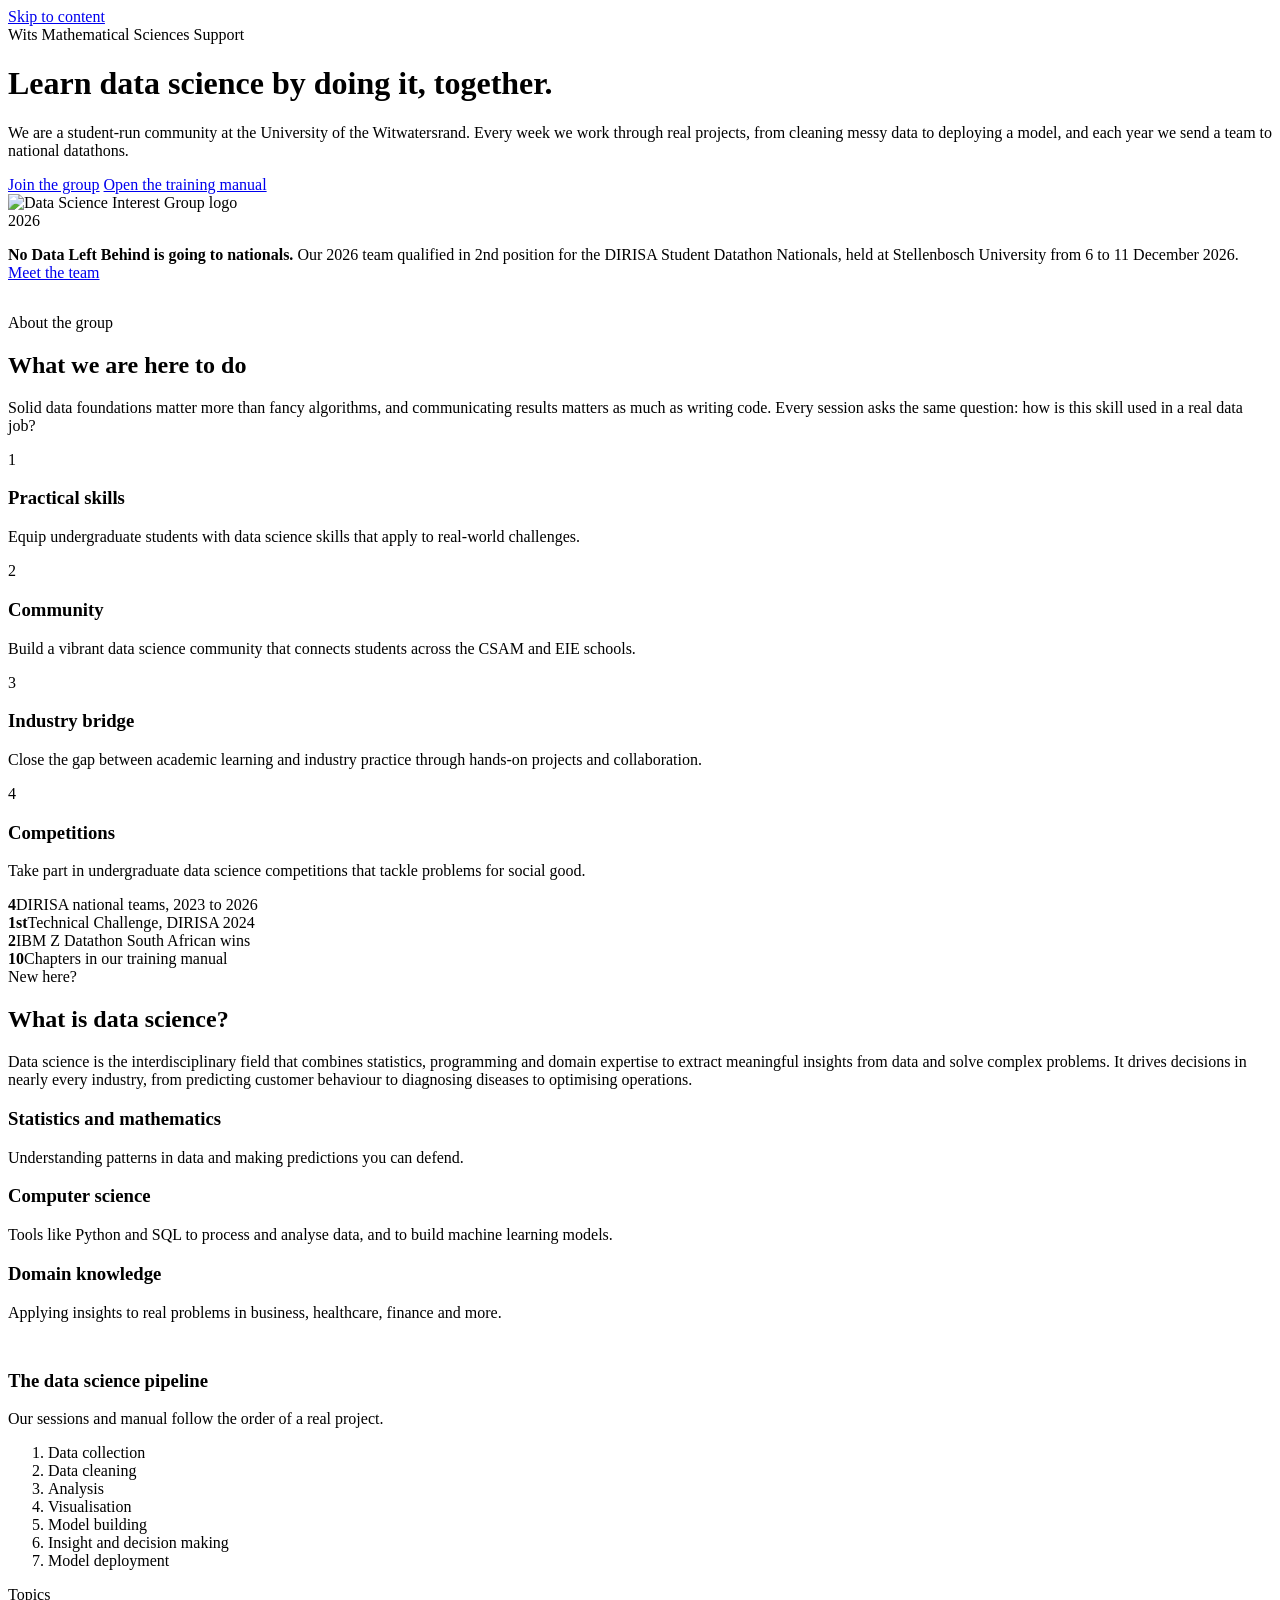
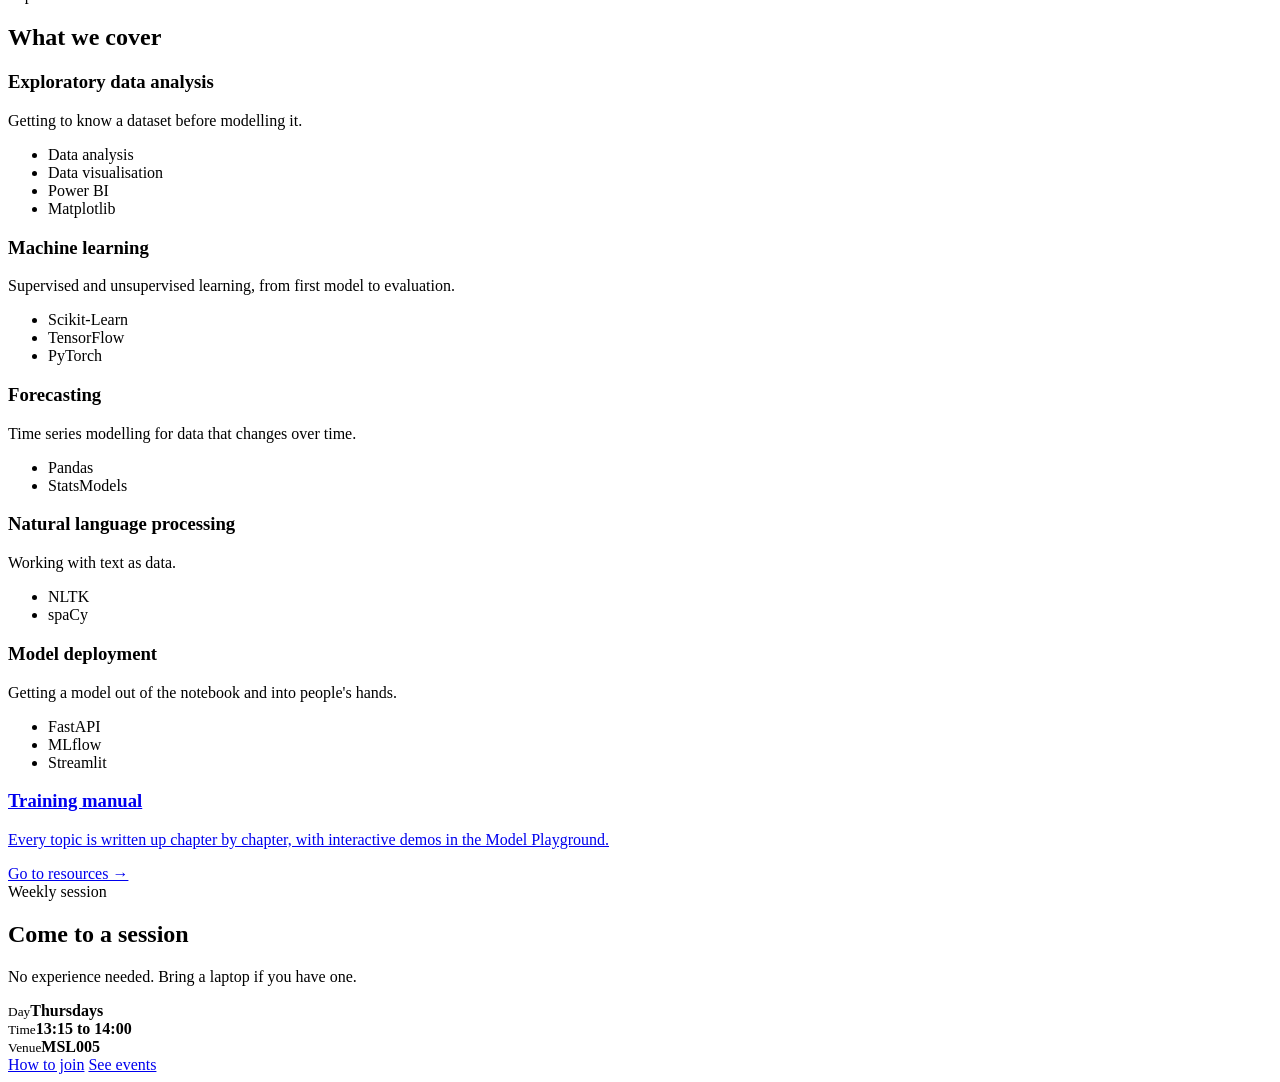
==== index.html @ 5ca5055a "Add files via upload" ====
<!DOCTYPE html>
<html lang="en">
<head>
  <meta charset="utf-8">
  <meta name="viewport" content="width=device-width, initial-scale=1">
  <title>Data Science Interest Group | Wits Mathematical Sciences Support</title>
  <meta name="description" content="A student-run data science community at the University of the Witwatersrand. Weekly hands-on sessions, a training manual, and national datathon teams.">
  <link rel="icon" href="assets/img/favicon.png">
  <link rel="stylesheet" href="css/style.css">
</head>
<body>
<a class="skip" href="#main">Skip to content</a>
<header class="site-header" id="site-header"></header>

<main id="main">

  <div class="hero">
    <div class="wrap">
      <div>
        <span class="eyebrow">Wits Mathematical Sciences Support</span>
        <h1>Learn data science by doing it, together.</h1>
        <p class="lead">We are a student-run community at the University of the Witwatersrand. Every week we work through real projects, from cleaning messy data to deploying a model, and each year we send a team to national datathons.</p>
        <div class="btn-row">
          <a class="btn" href="team.html#join">Join the group</a>
          <a class="btn ghost" href="resources.html">Open the training manual</a>
        </div>
      </div>
      <img class="hero-logo" src="assets/img/logo-full.png" alt="Data Science Interest Group logo">
    </div>
  </div>

  <!-- LATEST NEWS: edit or delete this block when the news is out of date -->
  <section style="padding: 0 0 1rem;">
    <div class="wrap">
      <div class="notice">
        <span class="tag">2026</span>
        <p><strong>No Data Left Behind is going to nationals.</strong> Our 2026 team qualified in 2nd position for the DIRISA Student Datathon Nationals, held at Stellenbosch University from 6 to 11 December 2026. <a href="achievements.html">Meet the team</a></p>
      </div>
    </div>
  </section>

  <section>
    <div class="wrap">
      <div class="section-head">
        <span class="eyebrow">About the group</span>
        <h2>What we are here to do</h2>
        <p>Solid data foundations matter more than fancy algorithms, and communicating results matters as much as writing code. Every session asks the same question: how is this skill used in a real data job?</p>
      </div>
      <div class="grid c4">
        <div class="card"><span class="num">1</span><h3>Practical skills</h3><p class="muted">Equip undergraduate students with data science skills that apply to real-world challenges.</p></div>
        <div class="card"><span class="num">2</span><h3>Community</h3><p class="muted">Build a vibrant data science community that connects students across the CSAM and EIE schools.</p></div>
        <div class="card"><span class="num">3</span><h3>Industry bridge</h3><p class="muted">Close the gap between academic learning and industry practice through hands-on projects and collaboration.</p></div>
        <div class="card"><span class="num">4</span><h3>Competitions</h3><p class="muted">Take part in undergraduate data science competitions that tackle problems for social good.</p></div>
      </div>
    </div>
  </section>

  <section class="alt">
    <div class="wrap">
      <div class="stats">
        <div class="stat"><b>4</b><span>DIRISA national teams, 2023 to 2026</span></div>
        <div class="stat"><b>1st</b><span>Technical Challenge, DIRISA 2024</span></div>
        <div class="stat"><b>2</b><span>IBM Z Datathon South African wins</span></div>
        <div class="stat"><b>10</b><span>Chapters in our training manual</span></div>
      </div>
    </div>
  </section>

  <section>
    <div class="wrap">
      <div class="section-head">
        <span class="eyebrow">New here?</span>
        <h2>What is data science?</h2>
        <p>Data science is the interdisciplinary field that combines statistics, programming and domain expertise to extract meaningful insights from data and solve complex problems. It drives decisions in nearly every industry, from predicting customer behaviour to diagnosing diseases to optimising operations.</p>
      </div>
      <div class="grid c3">
        <div class="card"><h3>Statistics and mathematics</h3><p class="muted">Understanding patterns in data and making predictions you can defend.</p></div>
        <div class="card"><h3>Computer science</h3><p class="muted">Tools like Python and SQL to process and analyse data, and to build machine learning models.</p></div>
        <div class="card"><h3>Domain knowledge</h3><p class="muted">Applying insights to real problems in business, healthcare, finance and more.</p></div>
      </div>

      <h3 style="margin-top: 3rem;">The data science pipeline</h3>
      <p class="muted">Our sessions and manual follow the order of a real project.</p>
      <ol class="pipeline">
        <li>Data collection</li>
        <li>Data cleaning</li>
        <li>Analysis</li>
        <li>Visualisation</li>
        <li>Model building</li>
        <li>Insight and decision making</li>
        <li>Model deployment</li>
      </ol>
    </div>
  </section>

  <section class="alt">
    <div class="wrap">
      <div class="section-head">
        <span class="eyebrow">Topics</span>
        <h2>What we cover</h2>
      </div>
      <div class="grid c3">
        <div class="card"><h3>Exploratory data analysis</h3><p class="muted">Getting to know a dataset before modelling it.</p>
          <ul class="chips"><li>Data analysis</li><li>Data visualisation</li><li>Power BI</li><li>Matplotlib</li></ul></div>
        <div class="card"><h3>Machine learning</h3><p class="muted">Supervised and unsupervised learning, from first model to evaluation.</p>
          <ul class="chips"><li>Scikit-Learn</li><li>TensorFlow</li><li>PyTorch</li></ul></div>
        <div class="card"><h3>Forecasting</h3><p class="muted">Time series modelling for data that changes over time.</p>
          <ul class="chips"><li>Pandas</li><li>StatsModels</li></ul></div>
        <div class="card"><h3>Natural language processing</h3><p class="muted">Working with text as data.</p>
          <ul class="chips"><li>NLTK</li><li>spaCy</li></ul></div>
        <div class="card"><h3>Model deployment</h3><p class="muted">Getting a model out of the notebook and into people's hands.</p>
          <ul class="chips"><li>FastAPI</li><li>MLflow</li><li>Streamlit</li></ul></div>
        <a class="card" href="resources.html"><h3>Training manual</h3><p class="muted">Every topic is written up chapter by chapter, with interactive demos in the Model Playground.</p><span class="more">Go to resources &rarr;</span></a>
      </div>
    </div>
  </section>

  <section>
    <div class="wrap">
      <div class="section-head">
        <span class="eyebrow">Weekly session</span>
        <h2>Come to a session</h2>
        <p>No experience needed. Bring a laptop if you have one.</p>
      </div>
      <div class="schedule">
        <div><small>Day</small><b>Thursdays</b></div>
        <div><small>Time</small><b>13:15 to 14:00</b></div>
        <div><small>Venue</small><b>MSL005</b></div>
      </div>
      <div class="btn-row">
        <a class="btn" href="team.html#join">How to join</a>
        <a class="btn ghost" href="events.html">See events</a>
      </div>
    </div>
  </section>

</main>

<footer class="site-footer" id="site-footer"></footer>
<script src="js/main.js"></script>
</body>
</html>
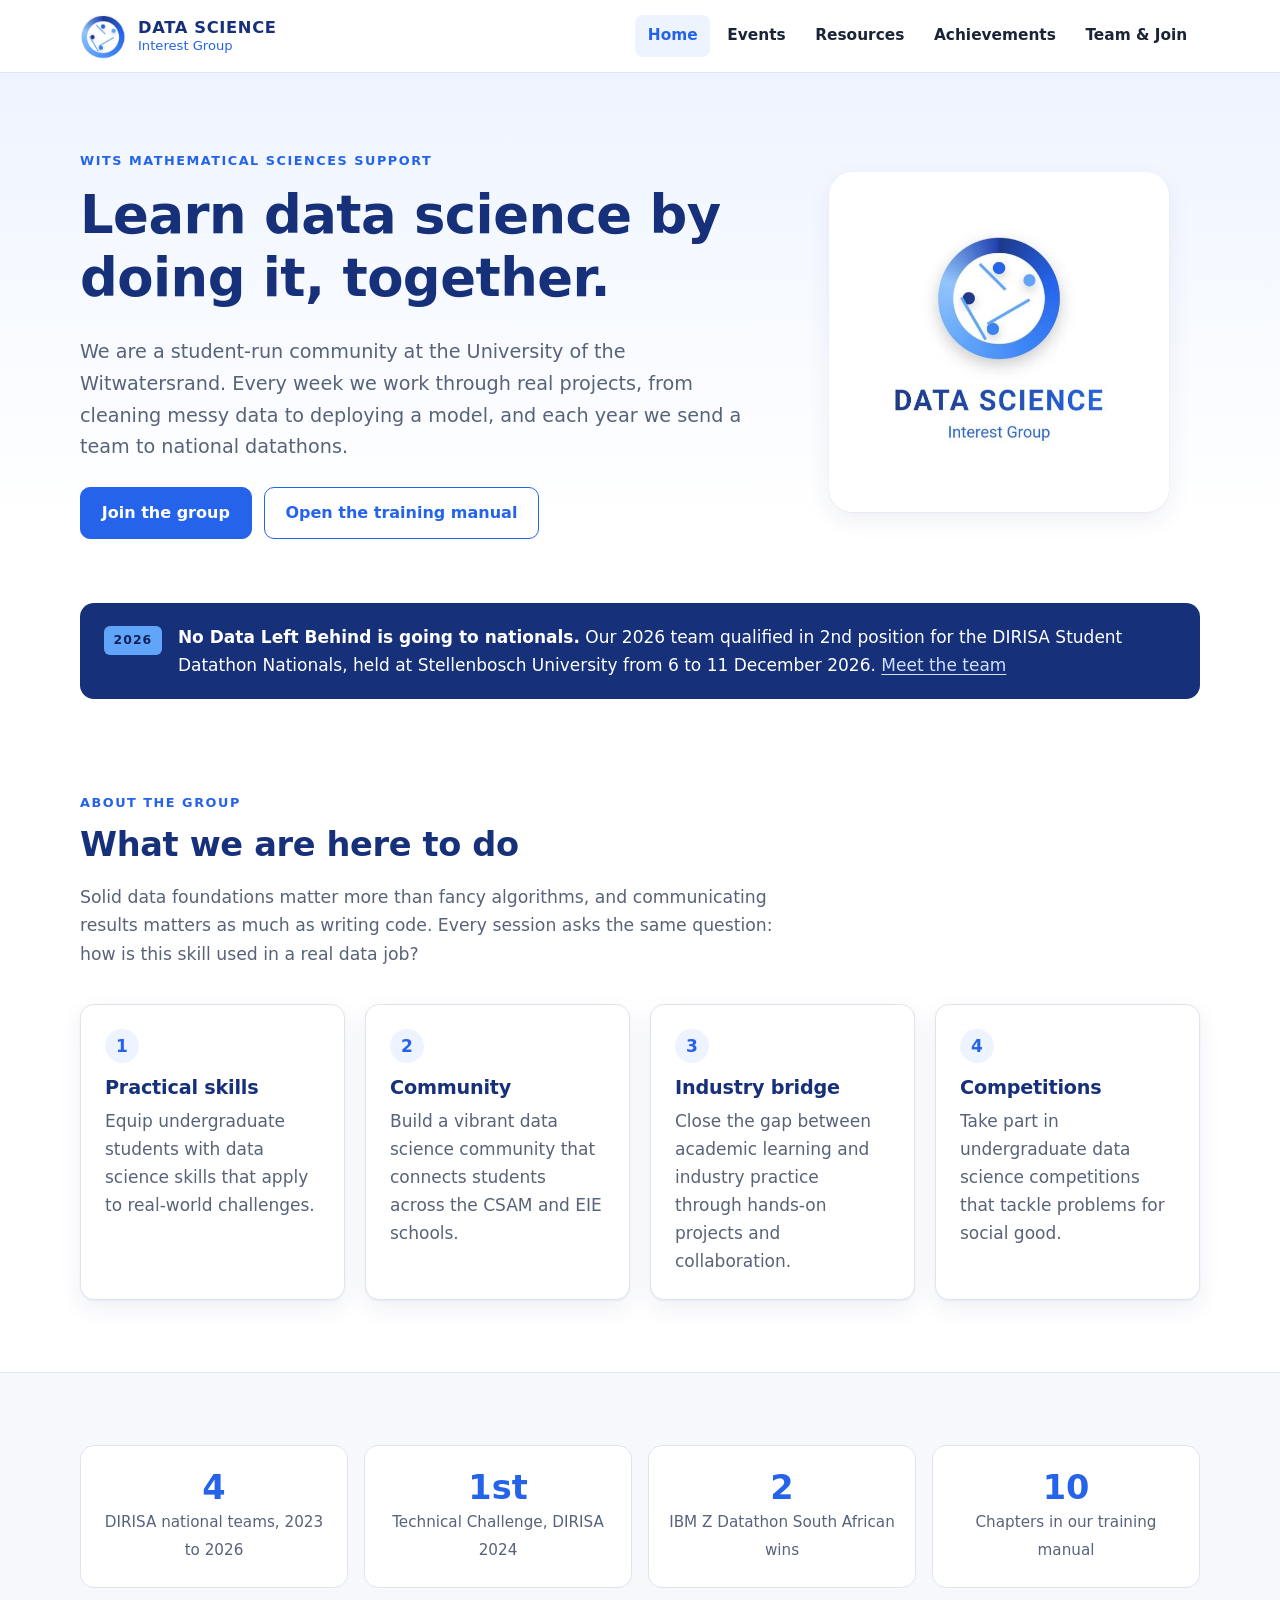
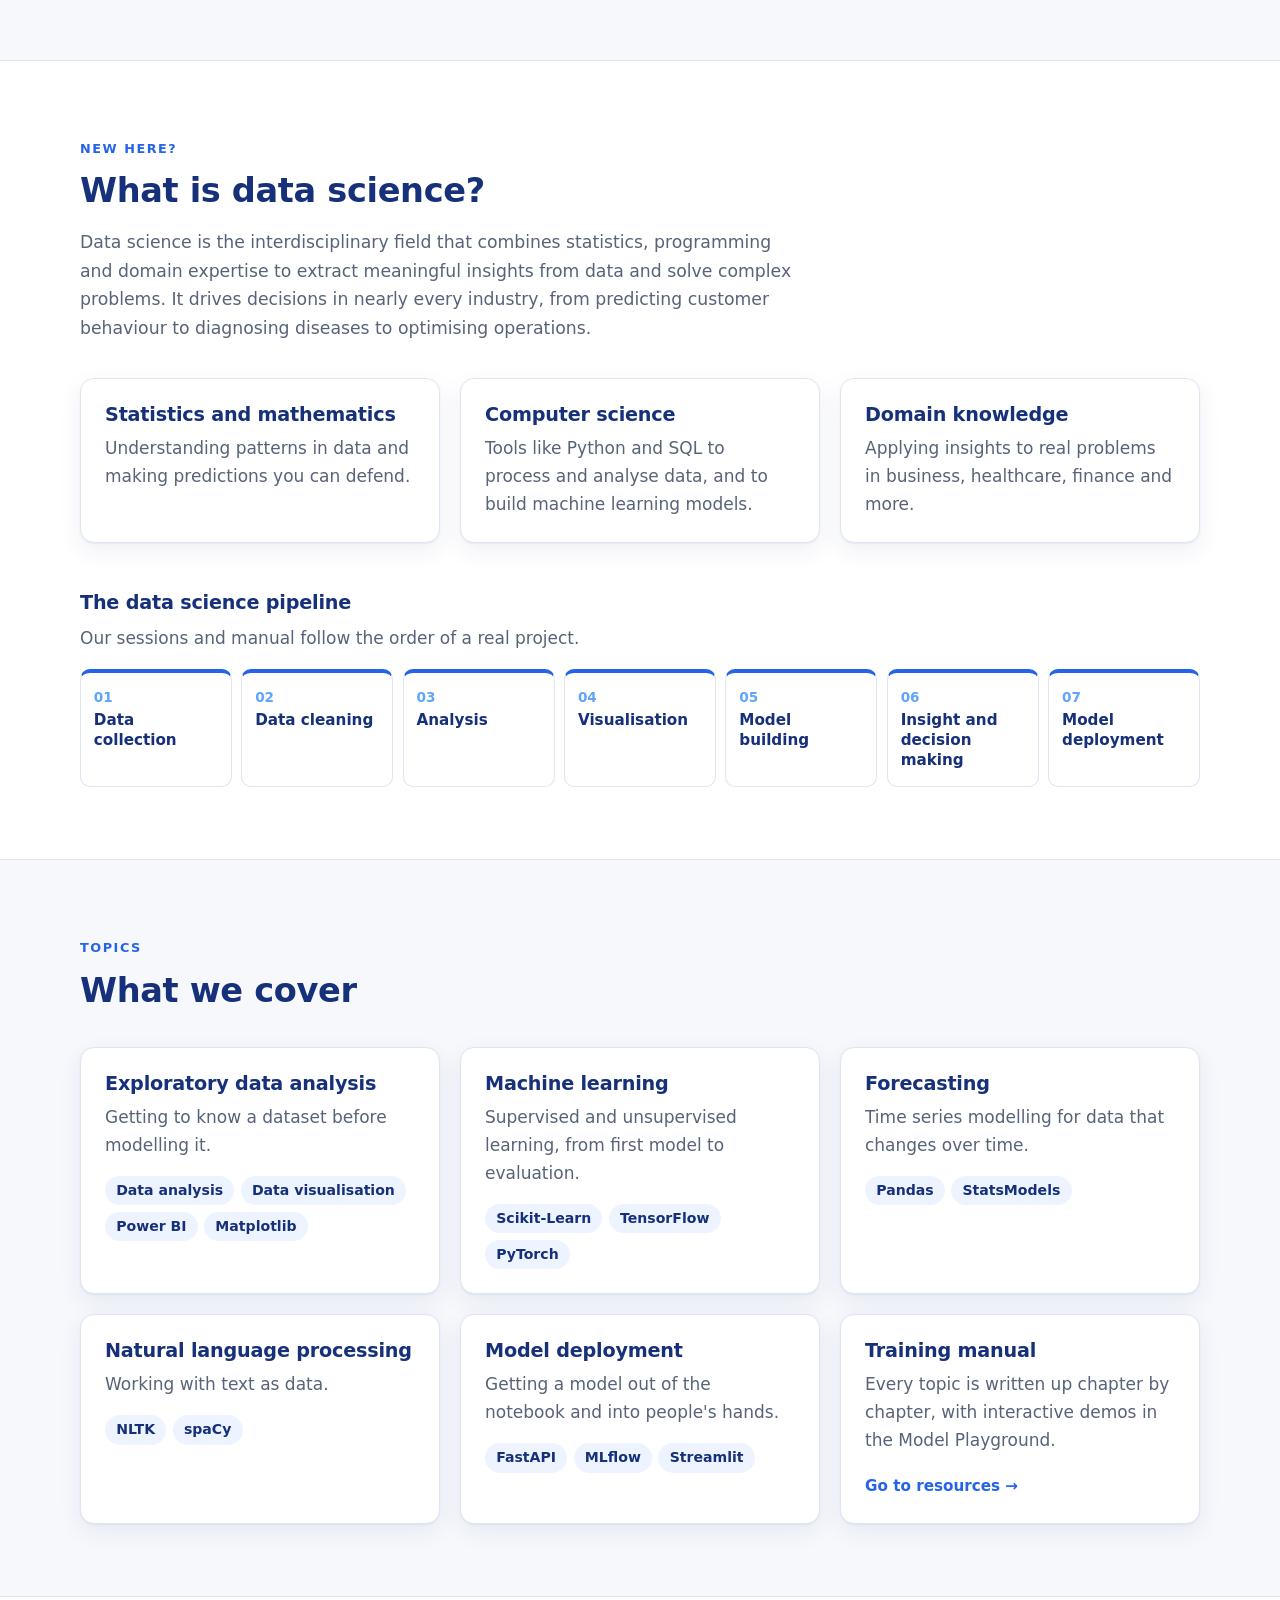
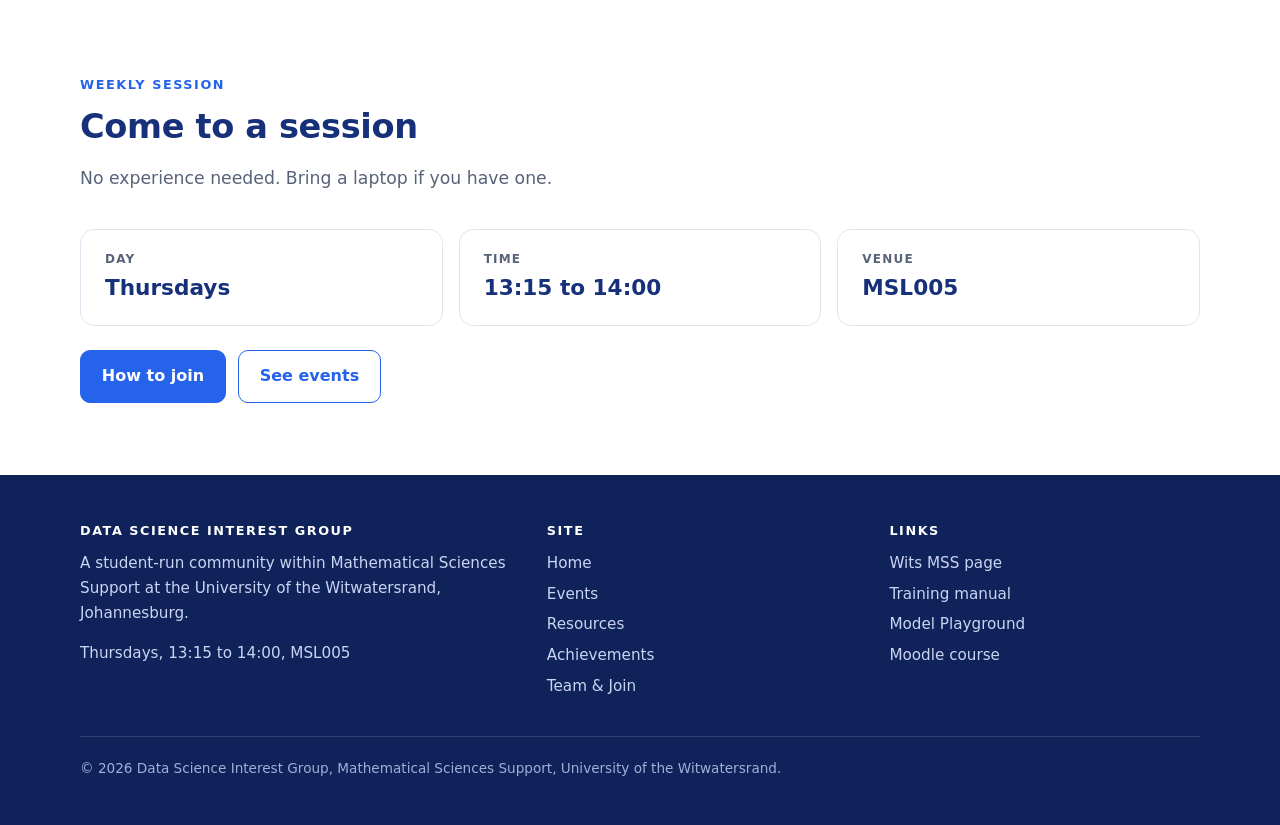
==== commit 0ddfd158: "new project added" ====
--- a/index.html
+++ b/index.html
@@ -21,8 +21,8 @@
         <h1>Learn data science by doing it, together.</h1>
         <p class="lead">We are a student-run community at the University of the Witwatersrand. Every week we work through real projects, from cleaning messy data to deploying a model, and each year we send a team to national datathons.</p>
         <div class="btn-row">
-          <a class="btn" href="team.html#join">Join the group</a>
-          <a class="btn ghost" href="resources.html">Open the training manual</a>
+          <a class="btn" href="team#join">Join the group</a>
+          <a class="btn ghost" href="resources">Open the training manual</a>
         </div>
       </div>
       <img class="hero-logo" src="assets/img/logo-full.png" alt="Data Science Interest Group logo">
@@ -34,7 +34,7 @@
     <div class="wrap">
       <div class="notice">
         <span class="tag">2026</span>
-        <p><strong>No Data Left Behind is going to nationals.</strong> Our 2026 team qualified in 2nd position for the DIRISA Student Datathon Nationals, held at Stellenbosch University from 6 to 11 December 2026. <a href="achievements.html">Meet the team</a></p>
+        <p><strong>No Data Left Behind is going to nationals.</strong> Our 2026 team qualified in 2nd position for the DIRISA Student Datathon Nationals, held at Stellenbosch University from 6 to 11 December 2026. <a href="achievements">Meet the team</a></p>
       </div>
     </div>
   </section>
@@ -110,7 +110,7 @@
           <ul class="chips"><li>NLTK</li><li>spaCy</li></ul></div>
         <div class="card"><h3>Model deployment</h3><p class="muted">Getting a model out of the notebook and into people's hands.</p>
           <ul class="chips"><li>FastAPI</li><li>MLflow</li><li>Streamlit</li></ul></div>
-        <a class="card" href="resources.html"><h3>Training manual</h3><p class="muted">Every topic is written up chapter by chapter, with interactive demos in the Model Playground.</p><span class="more">Go to resources &rarr;</span></a>
+        <a class="card" href="resources"><h3>Training manual</h3><p class="muted">Every topic is written up chapter by chapter, with interactive demos in the Model Playground.</p><span class="more">Go to resources &rarr;</span></a>
       </div>
     </div>
   </section>
@@ -128,8 +128,8 @@
         <div><small>Venue</small><b>MSL005</b></div>
       </div>
       <div class="btn-row">
-        <a class="btn" href="team.html#join">How to join</a>
-        <a class="btn ghost" href="events.html">See events</a>
+        <a class="btn" href="team#join">How to join</a>
+        <a class="btn ghost" href="events">See events</a>
       </div>
     </div>
   </section>
--- a/css/style.css
+++ b/css/style.css
@@ -0,0 +1,277 @@
+/* Data Science Interest Group - shared styles
+   Colours are taken from the group logo. Change them here to restyle the whole site. */
+:root {
+  --navy: #16307a;
+  --navy-deep: #0f2259;
+  --blue: #2563eb;
+  --blue-soft: #60a5fa;
+  --tint: #eef4ff;
+  --bg: #ffffff;
+  --bg-alt: #f6f8fc;
+  --ink: #1b2437;
+  --muted: #586379;
+  --line: #dfe5f0;
+  --gold: #b7791f;
+  --radius: 14px;
+  --shadow: 0 1px 2px rgba(22, 48, 122, .06), 0 8px 24px rgba(22, 48, 122, .07);
+  --wrap: 1120px;
+}
+
+*, *::before, *::after { box-sizing: border-box; }
+html { scroll-behavior: smooth; }
+body {
+  margin: 0;
+  font-family: "Inter", "Roboto", system-ui, -apple-system, "Segoe UI", Helvetica, Arial, sans-serif;
+  font-size: 17px;
+  line-height: 1.65;
+  color: var(--ink);
+  background: var(--bg);
+  -webkit-font-smoothing: antialiased;
+}
+img { max-width: 100%; display: block; }
+a { color: var(--blue); text-underline-offset: 3px; }
+a:hover { color: var(--navy); }
+h1, h2, h3, h4 { color: var(--navy); line-height: 1.2; margin: 0 0 .5em; letter-spacing: -.01em; }
+h1 { font-size: clamp(2.1rem, 4.6vw, 3.3rem); font-weight: 800; }
+h2 { font-size: clamp(1.6rem, 3vw, 2.1rem); font-weight: 750; }
+h3 { font-size: 1.2rem; font-weight: 700; }
+p { margin: 0 0 1em; }
+ul { padding-left: 1.2em; }
+.wrap { width: min(var(--wrap), 100% - 2.5rem); margin-inline: auto; }
+.muted { color: var(--muted); }
+.skip { position: absolute; left: -9999px; }
+.skip:focus { left: 1rem; top: 1rem; background: #fff; padding: .5rem 1rem; z-index: 100; }
+
+/* Header */
+.site-header {
+  position: sticky; top: 0; z-index: 50;
+  background: rgba(255, 255, 255, .94);
+  backdrop-filter: blur(8px);
+  border-bottom: 1px solid var(--line);
+}
+.site-header .wrap { display: flex; align-items: center; justify-content: space-between; gap: 1rem; min-height: 72px; }
+.brand { display: flex; align-items: center; gap: .75rem; text-decoration: none; }
+.brand img { width: 46px; height: 46px; }
+.brand-text { display: flex; flex-direction: column; line-height: 1.15; }
+.brand-text strong { color: var(--navy); font-size: 1.02rem; letter-spacing: .04em; text-transform: uppercase; }
+.brand-text span { color: var(--blue); font-size: .82rem; }
+.nav { display: flex; gap: .25rem; align-items: center; }
+.nav a {
+  text-decoration: none; color: var(--ink); font-weight: 550; font-size: .96rem;
+  padding: .5rem .8rem; border-radius: 8px;
+}
+.nav a:hover { background: var(--tint); color: var(--navy); }
+.nav a[aria-current="page"] { color: var(--blue); background: var(--tint); }
+.nav-toggle {
+  display: none; background: none; border: 1px solid var(--line); border-radius: 8px;
+  padding: .5rem .7rem; font: inherit; color: var(--navy); cursor: pointer;
+}
+@media (max-width: 860px) {
+  .nav-toggle { display: block; }
+  .nav {
+    display: none; position: absolute; left: 0; right: 0; top: 100%;
+    flex-direction: column; align-items: stretch; background: #fff;
+    border-bottom: 1px solid var(--line); padding: .5rem 1.25rem 1rem;
+  }
+  .nav.open { display: flex; }
+}
+
+/* Buttons */
+.btn {
+  display: inline-block; text-decoration: none; font-weight: 650; font-size: 1rem;
+  padding: .75rem 1.3rem; border-radius: 10px; border: 1.5px solid var(--blue);
+  background: var(--blue); color: #fff; transition: background .15s, color .15s, border-color .15s;
+}
+.btn:hover { background: var(--navy); border-color: var(--navy); color: #fff; }
+.btn.ghost { background: transparent; color: var(--blue); }
+.btn.ghost:hover { background: var(--tint); color: var(--navy); border-color: var(--navy); }
+.btn-row { display: flex; flex-wrap: wrap; gap: .75rem; margin-top: 1.5rem; }
+
+/* Sections */
+section { padding: 4.5rem 0; }
+section.alt { background: var(--bg-alt); border-block: 1px solid var(--line); }
+.eyebrow {
+  display: inline-block; font-size: .8rem; font-weight: 700; letter-spacing: .12em;
+  text-transform: uppercase; color: var(--blue); margin-bottom: .75rem;
+}
+.section-head { max-width: 720px; margin-bottom: 2.25rem; }
+.section-head p { color: var(--muted); font-size: 1.08rem; }
+
+/* Hero */
+.hero { padding: 4.5rem 0 4rem; background: linear-gradient(180deg, var(--tint), #fff 85%); }
+.hero .wrap { display: grid; grid-template-columns: 1.25fr .75fr; gap: 3rem; align-items: center; }
+.hero p.lead { font-size: 1.2rem; color: var(--muted); max-width: 36em; }
+.hero-logo { width: min(340px, 100%); margin-inline: auto; border-radius: 24px; box-shadow: var(--shadow); }
+@media (max-width: 860px) {
+  .hero .wrap { grid-template-columns: 1fr; }
+  .hero-logo { width: 220px; order: -1; margin-inline: 0; }
+}
+.page-hero { padding: 3.5rem 0 3rem; background: linear-gradient(180deg, var(--tint), #fff); border-bottom: 1px solid var(--line); }
+.page-hero p { color: var(--muted); font-size: 1.12rem; max-width: 44em; margin: 0; }
+
+/* News banner */
+.notice {
+  display: flex; gap: 1rem; align-items: flex-start;
+  background: var(--navy); color: #fff; border-radius: var(--radius); padding: 1.25rem 1.5rem;
+}
+.notice strong { color: #fff; }
+.notice a { color: #cfe0ff; }
+.notice .tag {
+  flex: none; background: var(--blue-soft); color: var(--navy-deep); font-weight: 750; font-size: .78rem;
+  letter-spacing: .08em; text-transform: uppercase; padding: .25rem .6rem; border-radius: 6px; margin-top: .2rem;
+}
+.notice p { margin: 0; }
+
+/* Grids and cards */
+.grid { display: grid; gap: 1.25rem; }
+.grid.c2 { grid-template-columns: repeat(2, 1fr); }
+.grid.c3 { grid-template-columns: repeat(3, 1fr); }
+.grid.c4 { grid-template-columns: repeat(4, 1fr); }
+@media (max-width: 980px) { .grid.c4 { grid-template-columns: repeat(2, 1fr); } .grid.c3 { grid-template-columns: repeat(2, 1fr); } }
+@media (max-width: 640px) { .grid.c2, .grid.c3, .grid.c4 { grid-template-columns: 1fr; } }
+.card {
+  background: #fff; border: 1px solid var(--line); border-radius: var(--radius);
+  padding: 1.5rem; box-shadow: var(--shadow);
+}
+.card h3 { margin-bottom: .4em; }
+.card p:last-child, .card ul:last-child { margin-bottom: 0; }
+.card ul { margin: .25rem 0 0; color: var(--muted); }
+.card .num {
+  display: inline-grid; place-items: center; width: 34px; height: 34px; border-radius: 50%;
+  background: var(--tint); color: var(--blue); font-weight: 750; margin-bottom: .8rem;
+}
+a.card { text-decoration: none; color: inherit; display: block; transition: transform .15s, border-color .15s; }
+a.card:hover { transform: translateY(-2px); border-color: var(--blue-soft); }
+a.card .more { color: var(--blue); font-weight: 650; font-size: .95rem; }
+
+/* Stats */
+.stats { display: grid; grid-template-columns: repeat(4, 1fr); gap: 1rem; }
+@media (max-width: 760px) { .stats { grid-template-columns: repeat(2, 1fr); } }
+.stat { text-align: center; padding: 1.5rem 1rem; border: 1px solid var(--line); border-radius: var(--radius); background: #fff; }
+.stat b { display: block; font-size: 2.1rem; color: var(--blue); line-height: 1.1; font-weight: 800; }
+.stat span { color: var(--muted); font-size: .95rem; }
+
+/* Pipeline */
+.pipeline { list-style: none; padding: 0; margin: 0; display: grid; grid-template-columns: repeat(7, 1fr); gap: .6rem; counter-reset: step; }
+.pipeline li {
+  counter-increment: step; background: #fff; border: 1px solid var(--line); border-top: 4px solid var(--blue);
+  border-radius: 10px; padding: 1rem .8rem; font-weight: 650; color: var(--navy); font-size: .95rem; line-height: 1.3;
+}
+.pipeline li::before { content: counter(step, decimal-leading-zero); display: block; color: var(--blue-soft); font-size: .85rem; font-weight: 750; margin-bottom: .3rem; }
+@media (max-width: 980px) { .pipeline { grid-template-columns: repeat(4, 1fr); } }
+@media (max-width: 560px) { .pipeline { grid-template-columns: repeat(2, 1fr); } }
+
+/* Chips */
+.chips { display: flex; flex-wrap: wrap; gap: .4rem; list-style: none; padding: 0; margin: .75rem 0 0; }
+.chips li { background: var(--tint); color: var(--navy); border-radius: 999px; padding: .2rem .7rem; font-size: .88rem; font-weight: 550; }
+
+/* Schedule */
+.schedule { display: grid; grid-template-columns: repeat(3, 1fr); gap: 1rem; }
+@media (max-width: 640px) { .schedule { grid-template-columns: 1fr; } }
+.schedule div { background: #fff; border: 1px solid var(--line); border-radius: var(--radius); padding: 1.25rem 1.5rem; }
+.schedule small { display: block; color: var(--muted); text-transform: uppercase; letter-spacing: .1em; font-size: .75rem; font-weight: 700; }
+.schedule b { font-size: 1.35rem; color: var(--navy); }
+
+/* Event list */
+.event { display: grid; grid-template-columns: 120px 1fr; gap: 1.5rem; padding: 1.5rem 0; border-top: 1px solid var(--line); }
+.event:last-child { border-bottom: 1px solid var(--line); }
+.event .date {
+  background: var(--tint); border-radius: 12px; text-align: center; padding: .9rem .5rem; align-self: start;
+  color: var(--navy); font-weight: 750; line-height: 1.25;
+}
+.event .date small { display: block; color: var(--blue); font-size: .78rem; letter-spacing: .1em; text-transform: uppercase; }
+.event h3 { margin-bottom: .3em; }
+.event p { margin-bottom: .4em; }
+.event .where { color: var(--muted); font-size: .95rem; }
+@media (max-width: 560px) { .event { grid-template-columns: 1fr; gap: .75rem; } .event .date { justify-self: start; padding: .6rem 1rem; } }
+
+/* Achievements */
+.result { background: #fff; border: 1px solid var(--line); border-radius: var(--radius); box-shadow: var(--shadow); padding: 1.75rem; margin-bottom: 1.75rem; }
+.result-top { display: grid; grid-template-columns: 1fr 1.25fr; gap: 1.5rem 2.5rem; align-items: start; }
+@media (max-width: 860px) { .result-top { grid-template-columns: 1fr; } }
+.result .year { font-size: .85rem; font-weight: 750; letter-spacing: .12em; color: var(--blue); text-transform: uppercase; }
+.result h3 { font-size: 1.6rem; margin: .1em 0 .5em; }
+.badges { display: flex; flex-wrap: wrap; gap: .5rem; list-style: none; padding: 0; margin: 0 0 1.1rem; }
+.badges li { border-radius: 8px; padding: .3rem .75rem; font-weight: 650; font-size: .92rem; border: 1px solid var(--line); background: #fff; color: var(--navy); }
+.badges li.first { background: #fff7e0; border-color: #f0d68a; color: #7a5200; }
+.badges li.second { background: #f1f4f8; border-color: #cfd6e2; color: #3d4a61; }
+.badges li.third { background: #fbefe6; border-color: #e8c4a6; color: #7c431a; }
+.badges li.pending { background: var(--tint); border-color: #bcd2ff; color: var(--navy); }
+.roster { display: grid; grid-template-columns: repeat(3, 1fr); gap: 1rem 1.5rem; }
+@media (max-width: 520px) { .roster { grid-template-columns: 1fr 1fr; } }
+.roster h4 { font-size: .78rem; letter-spacing: .1em; text-transform: uppercase; color: var(--muted); margin-bottom: .35rem; }
+.roster ul { list-style: none; padding: 0; margin: 0; }
+.gallery-note { margin: 1.5rem 0 0; padding: 1rem 1.25rem; border: 1.5px dashed #bcd2ff; border-radius: 10px; background: var(--tint); color: var(--navy); }
+
+/* Photo galleries: uniform tiles, click to enlarge */
+.gallery { display: grid; gap: .6rem; margin-top: 1.5rem; }
+.gallery.pair { grid-template-columns: 1fr 1fr; }
+.gallery.trio { grid-template-columns: repeat(3, 1fr); }
+.gallery.mosaic { grid-template-columns: repeat(4, 1fr); }
+.gallery.mosaic .lead { grid-column: span 2; grid-row: span 2; }
+.gallery.single { margin-top: .5rem; }
+.tile { position: relative; display: block; overflow: hidden; border-radius: 10px; aspect-ratio: 3 / 2; background: var(--tint); cursor: zoom-in; }
+.gallery.mosaic .lead { aspect-ratio: auto; }
+.tile img { width: 100%; height: 100%; object-fit: cover; object-position: center 35%; transition: transform .35s ease; }
+.tile.top img { object-position: center 12%; }
+.tile.low img { object-position: center 90%; }
+.tile:hover img, .tile:focus-visible img { transform: scale(1.04); }
+.tile:focus-visible { outline: 3px solid var(--blue); outline-offset: 2px; }
+.tile .cap {
+  position: absolute; left: 0; right: 0; bottom: 0; padding: 1.6rem .9rem .6rem; color: #fff; font-size: .88rem; font-weight: 600;
+  background: linear-gradient(transparent, rgba(10, 22, 60, .78));
+}
+@media (max-width: 640px) {
+  .gallery.pair, .gallery.trio { grid-template-columns: 1fr; }
+  .gallery.mosaic { grid-template-columns: 1fr 1fr; }
+}
+
+/* Lightbox */
+.lightbox { position: fixed; inset: 0; z-index: 200; background: rgba(8, 16, 44, .92); display: none; align-items: center; justify-content: center; padding: 3.5rem 1rem; }
+.lightbox.open { display: flex; }
+.lightbox figure { margin: 0; max-width: min(1100px, 100%); text-align: center; }
+.lightbox img { max-width: 100%; max-height: calc(100vh - 9rem); margin: 0 auto; border-radius: 10px; }
+.lightbox figcaption { color: #dbe5ff; margin-top: .8rem; font-size: .95rem; }
+.lightbox button {
+  position: absolute; background: rgba(255, 255, 255, .12); color: #fff; border: 0; border-radius: 50%;
+  width: 46px; height: 46px; font-size: 1.4rem; line-height: 1; cursor: pointer;
+}
+.lightbox button:hover { background: rgba(255, 255, 255, .28); }
+.lightbox .lb-close { top: 1rem; right: 1rem; }
+.lightbox .lb-prev { left: 1rem; top: 50%; transform: translateY(-50%); }
+.lightbox .lb-next { right: 1rem; top: 50%; transform: translateY(-50%); }
+
+figure { margin: 0; }
+figcaption { color: var(--muted); font-size: .88rem; margin-top: .4rem; }
+
+/* Team */
+.person { text-align: center; }
+.avatar {
+  width: 92px; height: 92px; border-radius: 50%; margin: 0 auto 1rem; display: grid; place-items: center;
+  background: linear-gradient(135deg, var(--blue-soft), var(--blue) 60%, var(--navy)); color: #fff;
+  font-weight: 750; font-size: 1.7rem; letter-spacing: .03em;
+}
+.person .role { color: var(--blue); font-weight: 700; font-size: .82rem; letter-spacing: .1em; text-transform: uppercase; }
+.person h3 { margin: .2em 0 .2em; }
+.join { display: grid; grid-template-columns: 1fr 300px; gap: 2.5rem; align-items: center; }
+@media (max-width: 760px) { .join { grid-template-columns: 1fr; } }
+.qr { background: #fff; border: 1px solid var(--line); border-radius: var(--radius); padding: 1rem; text-align: center; box-shadow: var(--shadow); }
+.qr img { width: 100%; }
+.qr span { display: block; margin-top: .5rem; font-weight: 650; color: var(--navy); }
+.steps { counter-reset: s; list-style: none; padding: 0; margin: 1.25rem 0 0; }
+.steps li { counter-increment: s; position: relative; padding: 0 0 1rem 2.8rem; }
+.steps li::before {
+  content: counter(s); position: absolute; left: 0; top: 0; width: 32px; height: 32px; border-radius: 50%;
+  background: var(--blue); color: #fff; display: grid; place-items: center; font-weight: 750; font-size: .95rem;
+}
+
+/* Footer */
+.site-footer { background: var(--navy-deep); color: #c9d5f2; padding: 3rem 0 2rem; font-size: .95rem; }
+.site-footer .cols { display: grid; grid-template-columns: 1.4fr 1fr 1fr; gap: 2rem; }
+@media (max-width: 760px) { .site-footer .cols { grid-template-columns: 1fr; } }
+.site-footer h4 { color: #fff; font-size: .8rem; letter-spacing: .12em; text-transform: uppercase; margin-bottom: .8rem; }
+.site-footer a { color: #c9d5f2; text-decoration: none; }
+.site-footer a:hover { color: #fff; text-decoration: underline; }
+.site-footer ul { list-style: none; padding: 0; margin: 0; }
+.site-footer li { margin-bottom: .35rem; }
+.site-footer .legal { border-top: 1px solid rgba(255, 255, 255, .14); margin-top: 2rem; padding-top: 1.25rem; font-size: .85rem; color: #9fb0d8; }
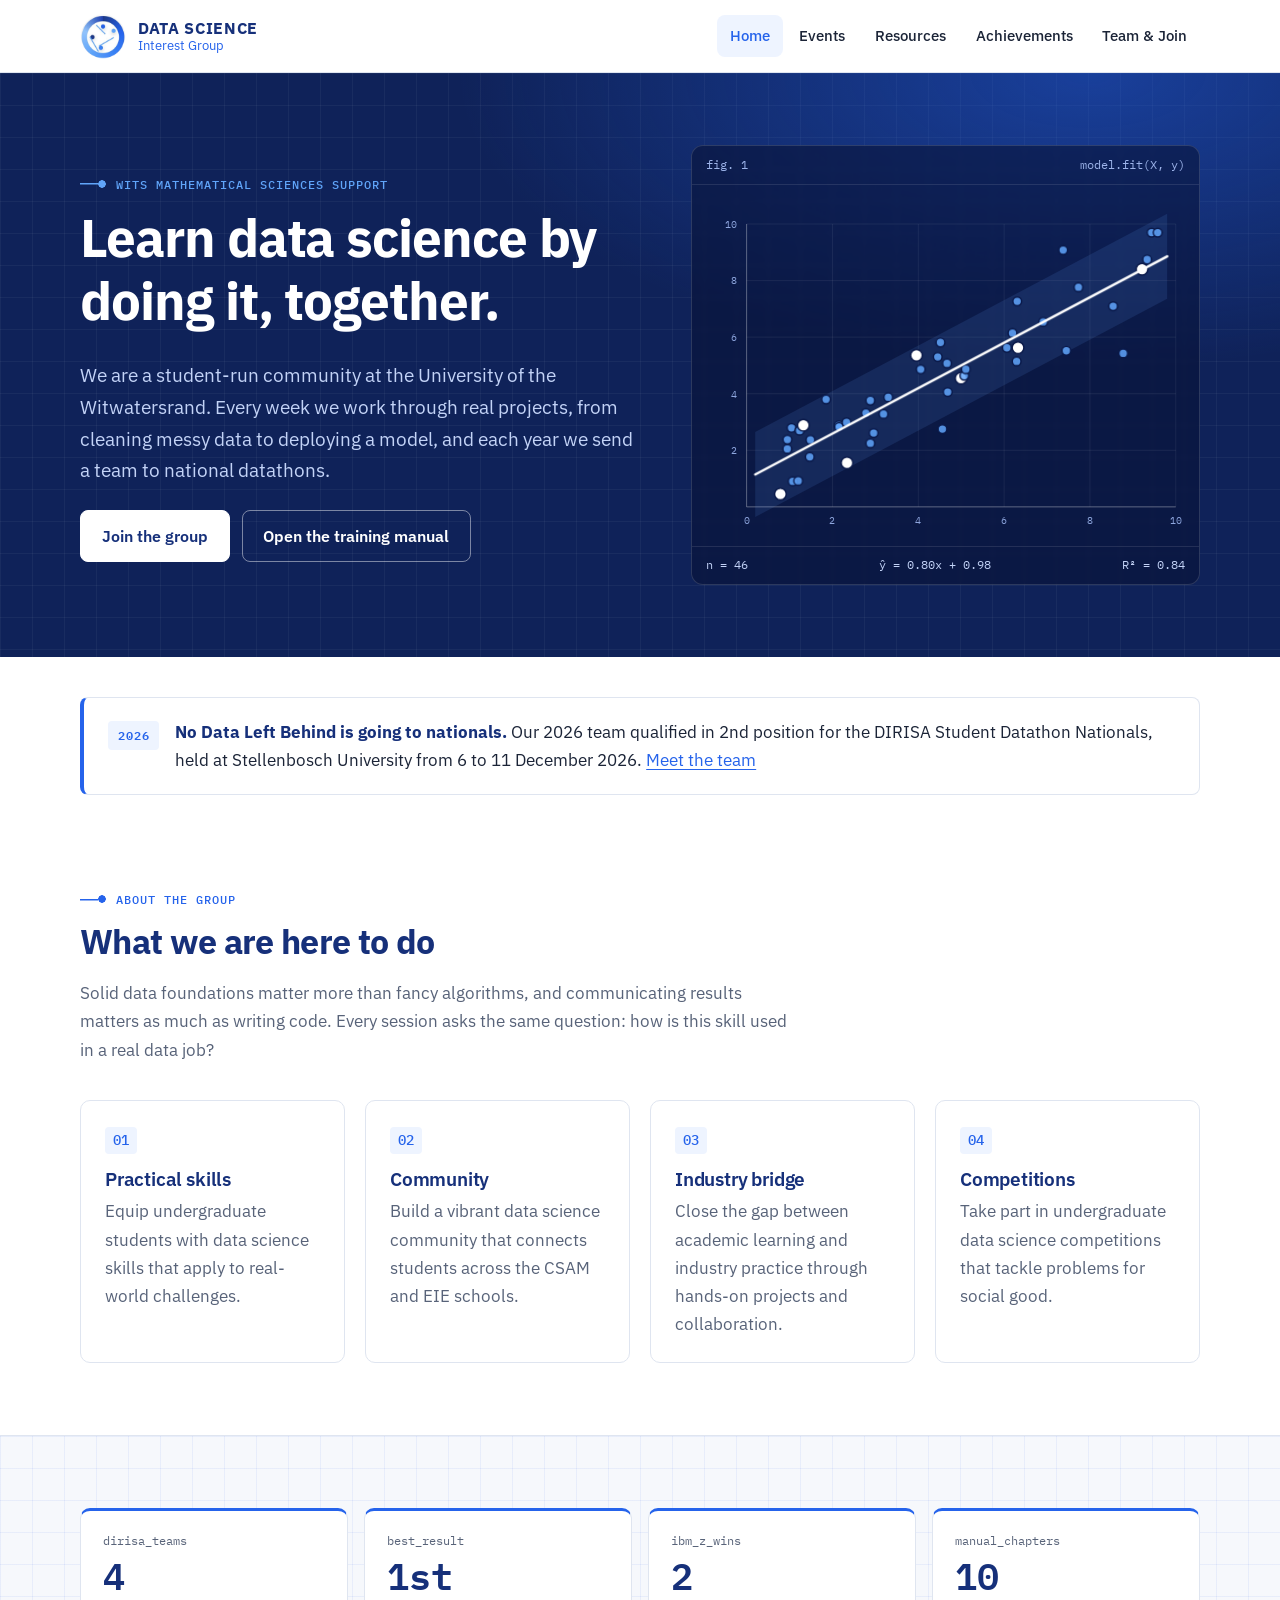
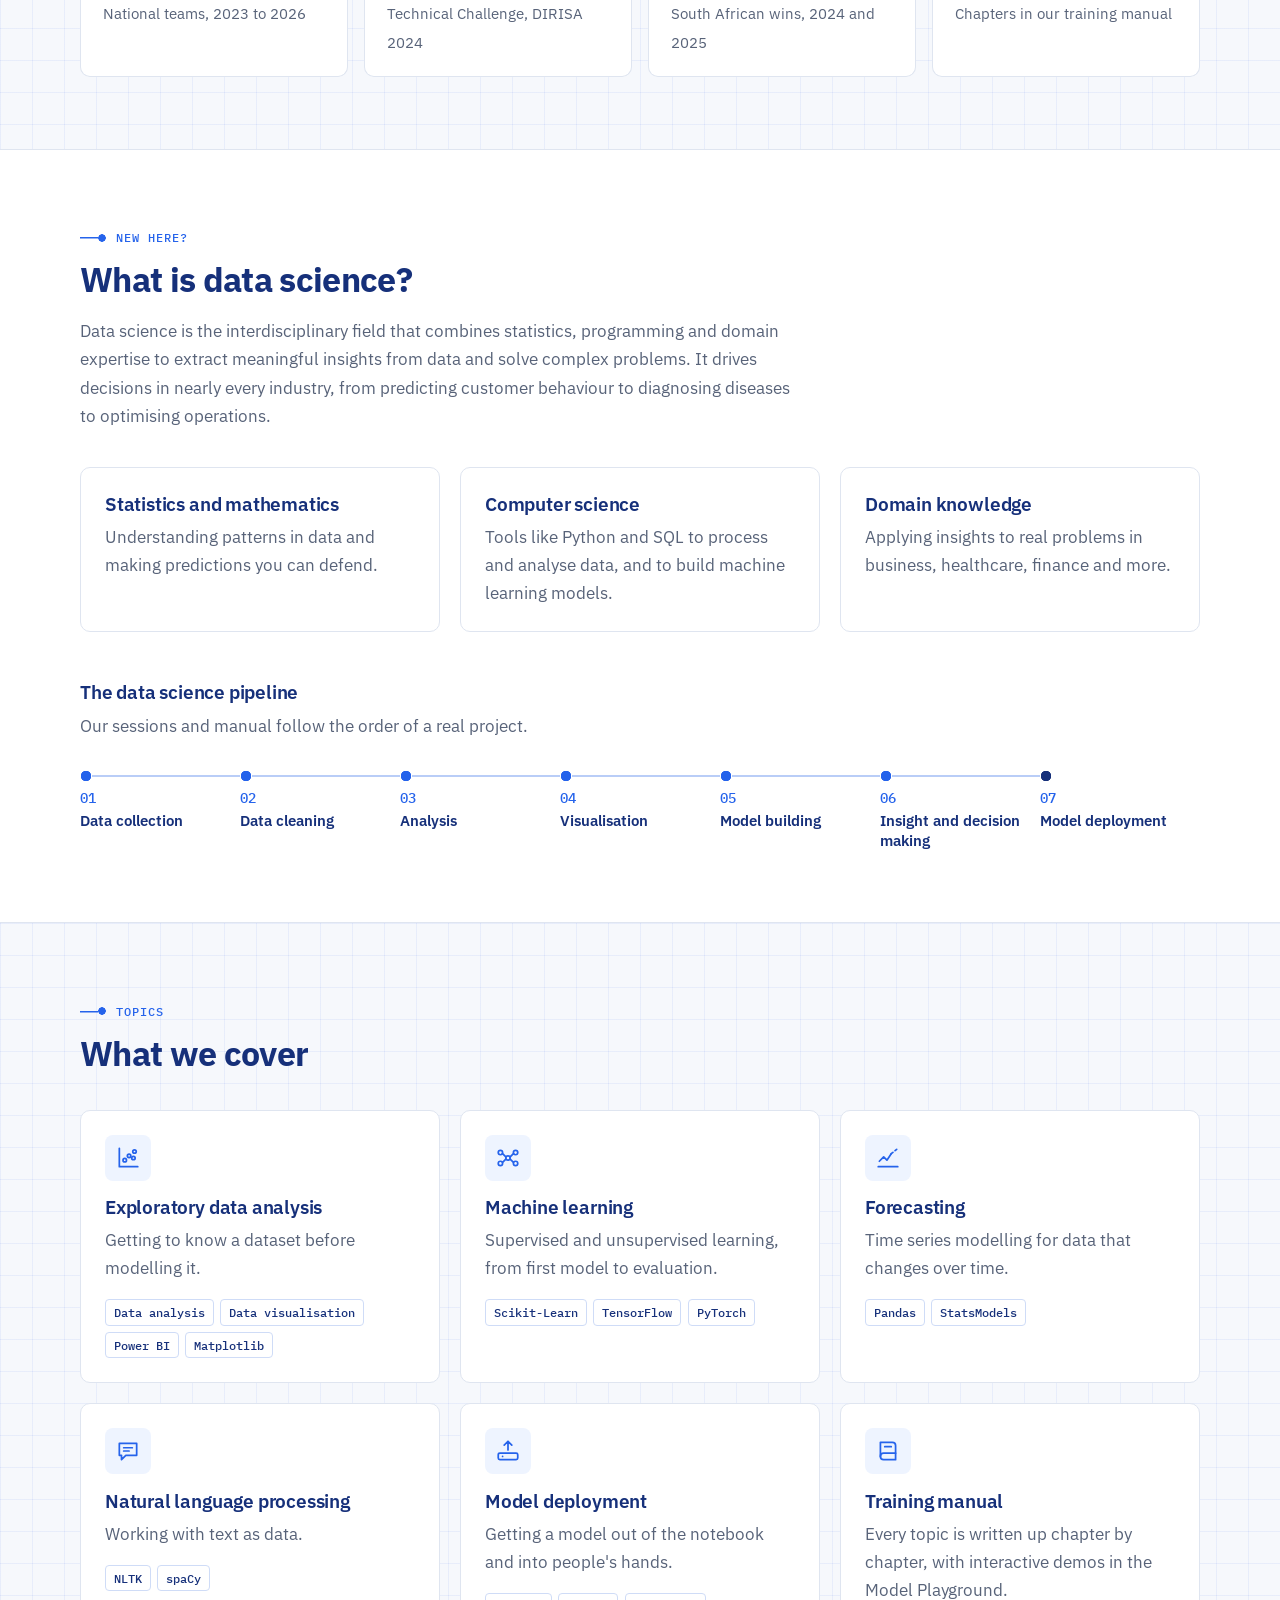
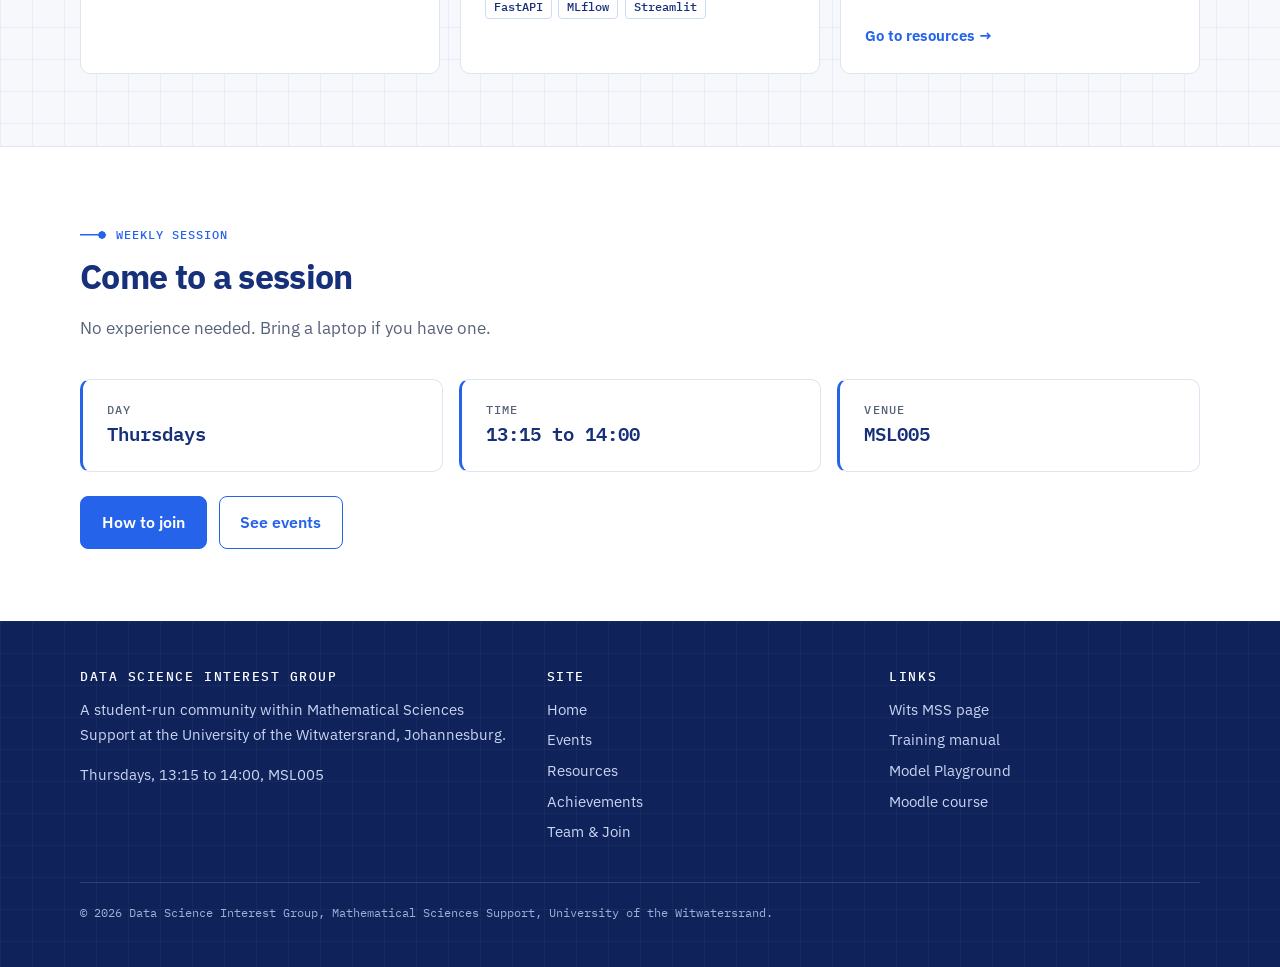
==== commit a3d424f7: "new changes" ====
--- a/index.html
+++ b/index.html
@@ -6,6 +6,9 @@
   <title>Data Science Interest Group | Wits Mathematical Sciences Support</title>
   <meta name="description" content="A student-run data science community at the University of the Witwatersrand. Weekly hands-on sessions, a training manual, and national datathon teams.">
   <link rel="icon" href="assets/img/favicon.png">
+  <link rel="preconnect" href="https://fonts.googleapis.com">
+  <link rel="preconnect" href="https://fonts.gstatic.com" crossorigin>
+  <link href="https://fonts.googleapis.com/css2?family=IBM+Plex+Mono:wght@400;500;600&family=IBM+Plex+Sans:wght@400;500;600;700&display=swap" rel="stylesheet">
   <link rel="stylesheet" href="css/style.css">
 </head>
 <body>
@@ -25,7 +28,17 @@
           <a class="btn ghost" href="resources">Open the training manual</a>
         </div>
       </div>
-      <img class="hero-logo" src="assets/img/logo-full.png" alt="Data Science Interest Group logo">
+      <figure class="hero-viz" aria-hidden="true">
+        <div class="viz-bar"><span>fig. 1</span><span>model.fit(X, y)</span></div>
+        <svg viewBox="0 0 520 370" role="presentation">
+          <g class="viz-grid"><line x1="56" x2="496" y1="272" y2="272"/><line x1="56" x2="496" y1="214" y2="214"/><line x1="56" x2="496" y1="156" y2="156"/><line x1="56" x2="496" y1="98" y2="98"/><line x1="56" x2="496" y1="40" y2="40"/><line y1="330" y2="40" x1="144" x2="144"/><line y1="330" y2="40" x1="232" x2="232"/><line y1="330" y2="40" x1="320" x2="320"/><line y1="330" y2="40" x1="408" x2="408"/><line y1="330" y2="40" x1="496" x2="496"/></g>
+          <g class="viz-axis"><path d="M56 40V330H496"/><text x="56" y="348" text-anchor="middle">0</text><text x="144" y="348" text-anchor="middle">2</text><text x="232" y="348" text-anchor="middle">4</text><text x="320" y="348" text-anchor="middle">6</text><text x="408" y="348" text-anchor="middle">8</text><text x="496" y="348" text-anchor="middle">10</text><text x="46" y="276" text-anchor="end">2</text><text x="46" y="218" text-anchor="end">4</text><text x="46" y="160" text-anchor="end">6</text><text x="46" y="102" text-anchor="end">8</text><text x="46" y="44" text-anchor="end">10</text></g>
+          <path class="viz-band" d="M64.8 253.3 L487.2 29.6 L487.2 116.6 L64.8 340.3Z"/>
+          <g class="viz-dots"><circle cx="90.6" cy="316.9" r="6" class="hi" style="animation-delay:0ms"/><circle cx="97.7" cy="270.6" r="4.5" class="" style="animation-delay:28ms"/><circle cx="97.8" cy="261.0" r="4.5" class="" style="animation-delay:56ms"/><circle cx="102.0" cy="249.0" r="4.5" class="" style="animation-delay:84ms"/><circle cx="103.2" cy="303.8" r="4.5" class="" style="animation-delay:112ms"/><circle cx="108.9" cy="303.3" r="4.5" class="" style="animation-delay:140ms"/><circle cx="110.3" cy="251.8" r="4.5" class="" style="animation-delay:168ms"/><circle cx="114.2" cy="246.2" r="6" class="hi" style="animation-delay:196ms"/><circle cx="120.8" cy="278.7" r="4.5" class="" style="animation-delay:224ms"/><circle cx="121.4" cy="261.3" r="4.5" class="" style="animation-delay:252ms"/><circle cx="137.4" cy="219.7" r="4.5" class="" style="animation-delay:280ms"/><circle cx="150.6" cy="246.2" r="4.5" class="" style="animation-delay:308ms"/><circle cx="150.8" cy="248.1" r="4.5" class="" style="animation-delay:336ms"/><circle cx="158.5" cy="243.3" r="4.5" class="" style="animation-delay:364ms"/><circle cx="158.9" cy="284.9" r="6" class="hi" style="animation-delay:392ms"/><circle cx="178.2" cy="233.7" r="4.5" class="" style="animation-delay:420ms"/><circle cx="182.8" cy="264.8" r="4.5" class="" style="animation-delay:448ms"/><circle cx="182.8" cy="220.9" r="4.5" class="" style="animation-delay:476ms"/><circle cx="186.2" cy="254.2" r="4.5" class="" style="animation-delay:504ms"/><circle cx="196.4" cy="234.8" r="4.5" class="" style="animation-delay:532ms"/><circle cx="201.2" cy="217.6" r="4.5" class="" style="animation-delay:560ms"/><circle cx="230.1" cy="174.5" r="6" class="hi" style="animation-delay:588ms"/><circle cx="234.5" cy="189.0" r="4.5" class="" style="animation-delay:616ms"/><circle cx="251.9" cy="176.2" r="4.5" class="" style="animation-delay:644ms"/><circle cx="254.7" cy="161.4" r="4.5" class="" style="animation-delay:672ms"/><circle cx="256.7" cy="250.2" r="4.5" class="" style="animation-delay:700ms"/><circle cx="261.4" cy="182.8" r="4.5" class="" style="animation-delay:728ms"/><circle cx="262.1" cy="212.2" r="4.5" class="" style="animation-delay:756ms"/><circle cx="275.9" cy="198.1" r="6" class="hi" style="animation-delay:784ms"/><circle cx="279.2" cy="195.5" r="4.5" class="" style="animation-delay:812ms"/><circle cx="280.8" cy="188.8" r="4.5" class="" style="animation-delay:840ms"/><circle cx="322.8" cy="166.9" r="4.5" class="" style="animation-delay:868ms"/><circle cx="328.6" cy="151.8" r="4.5" class="" style="animation-delay:896ms"/><circle cx="332.8" cy="180.8" r="4.5" class="" style="animation-delay:924ms"/><circle cx="333.4" cy="119.2" r="4.5" class="" style="animation-delay:952ms"/><circle cx="334.2" cy="166.7" r="6" class="hi" style="animation-delay:980ms"/><circle cx="360.1" cy="140.3" r="4.5" class="" style="animation-delay:1008ms"/><circle cx="380.5" cy="66.7" r="4.5" class="" style="animation-delay:1036ms"/><circle cx="383.8" cy="169.9" r="4.5" class="" style="animation-delay:1064ms"/><circle cx="396.2" cy="104.8" r="4.5" class="" style="animation-delay:1092ms"/><circle cx="431.8" cy="124.2" r="4.5" class="" style="animation-delay:1120ms"/><circle cx="442.1" cy="172.6" r="4.5" class="" style="animation-delay:1148ms"/><circle cx="461.4" cy="86.3" r="6" class="hi" style="animation-delay:1176ms"/><circle cx="466.6" cy="76.4" r="4.5" class="" style="animation-delay:1204ms"/><circle cx="471.2" cy="48.7" r="4.5" class="" style="animation-delay:1232ms"/><circle cx="477.5" cy="48.7" r="4.5" class="" style="animation-delay:1260ms"/></g>
+          <path class="viz-line" d="M64.8 296.8 L487.2 73.1" pathLength="1"/>
+        </svg>
+        <div class="viz-bar foot"><span>n = 46</span><span>y&#770; = 0.80x + 0.98</span><span>R&sup2; = 0.84</span></div>
+      </figure>
     </div>
   </div>
 
@@ -47,10 +60,10 @@
         <p>Solid data foundations matter more than fancy algorithms, and communicating results matters as much as writing code. Every session asks the same question: how is this skill used in a real data job?</p>
       </div>
       <div class="grid c4">
-        <div class="card"><span class="num">1</span><h3>Practical skills</h3><p class="muted">Equip undergraduate students with data science skills that apply to real-world challenges.</p></div>
-        <div class="card"><span class="num">2</span><h3>Community</h3><p class="muted">Build a vibrant data science community that connects students across the CSAM and EIE schools.</p></div>
-        <div class="card"><span class="num">3</span><h3>Industry bridge</h3><p class="muted">Close the gap between academic learning and industry practice through hands-on projects and collaboration.</p></div>
-        <div class="card"><span class="num">4</span><h3>Competitions</h3><p class="muted">Take part in undergraduate data science competitions that tackle problems for social good.</p></div>
+        <div class="card"><span class="num">01</span><h3>Practical skills</h3><p class="muted">Equip undergraduate students with data science skills that apply to real-world challenges.</p></div>
+        <div class="card"><span class="num">02</span><h3>Community</h3><p class="muted">Build a vibrant data science community that connects students across the CSAM and EIE schools.</p></div>
+        <div class="card"><span class="num">03</span><h3>Industry bridge</h3><p class="muted">Close the gap between academic learning and industry practice through hands-on projects and collaboration.</p></div>
+        <div class="card"><span class="num">04</span><h3>Competitions</h3><p class="muted">Take part in undergraduate data science competitions that tackle problems for social good.</p></div>
       </div>
     </div>
   </section>
@@ -58,10 +71,10 @@
   <section class="alt">
     <div class="wrap">
       <div class="stats">
-        <div class="stat"><b>4</b><span>DIRISA national teams, 2023 to 2026</span></div>
-        <div class="stat"><b>1st</b><span>Technical Challenge, DIRISA 2024</span></div>
-        <div class="stat"><b>2</b><span>IBM Z Datathon South African wins</span></div>
-        <div class="stat"><b>10</b><span>Chapters in our training manual</span></div>
+        <div class="stat"><small>dirisa_teams</small><b>4</b><span>National teams, 2023 to 2026</span></div>
+        <div class="stat"><small>best_result</small><b>1st</b><span>Technical Challenge, DIRISA 2024</span></div>
+        <div class="stat"><small>ibm_z_wins</small><b>2</b><span>South African wins, 2024 and 2025</span></div>
+        <div class="stat"><small>manual_chapters</small><b>10</b><span>Chapters in our training manual</span></div>
       </div>
     </div>
   </section>
@@ -100,17 +113,17 @@
         <h2>What we cover</h2>
       </div>
       <div class="grid c3">
-        <div class="card"><h3>Exploratory data analysis</h3><p class="muted">Getting to know a dataset before modelling it.</p>
+        <div class="card"><svg class="ico" viewBox="0 0 24 24" aria-hidden="true"><path d="M4 3v17h17"/><circle cx="9" cy="14" r="1.6"/><circle cx="13" cy="10" r="1.6"/><circle cx="17" cy="12" r="1.6"/><circle cx="18" cy="6" r="1.6"/></svg><h3>Exploratory data analysis</h3><p class="muted">Getting to know a dataset before modelling it.</p>
           <ul class="chips"><li>Data analysis</li><li>Data visualisation</li><li>Power BI</li><li>Matplotlib</li></ul></div>
-        <div class="card"><h3>Machine learning</h3><p class="muted">Supervised and unsupervised learning, from first model to evaluation.</p>
+        <div class="card"><svg class="ico" viewBox="0 0 24 24" aria-hidden="true"><circle cx="5" cy="7" r="2"/><circle cx="5" cy="17" r="2"/><circle cx="12" cy="12" r="2"/><circle cx="19" cy="7" r="2"/><circle cx="19" cy="17" r="2"/><path d="M7 8l3 3M7 16l3-3M14 11l3-3M14 13l3 3"/></svg><h3>Machine learning</h3><p class="muted">Supervised and unsupervised learning, from first model to evaluation.</p>
           <ul class="chips"><li>Scikit-Learn</li><li>TensorFlow</li><li>PyTorch</li></ul></div>
-        <div class="card"><h3>Forecasting</h3><p class="muted">Time series modelling for data that changes over time.</p>
+        <div class="card"><svg class="ico" viewBox="0 0 24 24" aria-hidden="true"><path d="M3 20h18"/><path d="M4 15l4-4 3 3 4-6"/><path d="M15 8l5-4" stroke-dasharray="2 2.5"/></svg><h3>Forecasting</h3><p class="muted">Time series modelling for data that changes over time.</p>
           <ul class="chips"><li>Pandas</li><li>StatsModels</li></ul></div>
-        <div class="card"><h3>Natural language processing</h3><p class="muted">Working with text as data.</p>
+        <div class="card"><svg class="ico" viewBox="0 0 24 24" aria-hidden="true"><path d="M4 5h16v11H10l-4 4v-4H4z"/><path d="M8 9h8M8 12h5"/></svg><h3>Natural language processing</h3><p class="muted">Working with text as data.</p>
           <ul class="chips"><li>NLTK</li><li>spaCy</li></ul></div>
-        <div class="card"><h3>Model deployment</h3><p class="muted">Getting a model out of the notebook and into people's hands.</p>
+        <div class="card"><svg class="ico" viewBox="0 0 24 24" aria-hidden="true"><rect x="3" y="14" width="18" height="6" rx="1.5"/><path d="M7 17h.01M12 11V3M8.5 6.5L12 3l3.5 3.5"/></svg><h3>Model deployment</h3><p class="muted">Getting a model out of the notebook and into people's hands.</p>
           <ul class="chips"><li>FastAPI</li><li>MLflow</li><li>Streamlit</li></ul></div>
-        <a class="card" href="resources"><h3>Training manual</h3><p class="muted">Every topic is written up chapter by chapter, with interactive demos in the Model Playground.</p><span class="more">Go to resources &rarr;</span></a>
+        <a class="card" href="resources"><svg class="ico" viewBox="0 0 24 24" aria-hidden="true"><path d="M5 4h11a3 3 0 013 3v13H8a3 3 0 01-3-3z"/><path d="M5 17a3 3 0 013-3h11M9 8h6"/></svg><h3>Training manual</h3><p class="muted">Every topic is written up chapter by chapter, with interactive demos in the Model Playground.</p><span class="more">Go to resources &rarr;</span></a>
       </div>
     </div>
   </section>
--- a/css/style.css
+++ b/css/style.css
@@ -12,16 +12,18 @@
   --muted: #586379;
   --line: #dfe5f0;
   --gold: #b7791f;
-  --radius: 14px;
+  --radius: 10px;
   --shadow: 0 1px 2px rgba(22, 48, 122, .06), 0 8px 24px rgba(22, 48, 122, .07);
   --wrap: 1120px;
+  --mono: "IBM Plex Mono", ui-monospace, "SFMono-Regular", Menlo, Consolas, monospace;
+  --grid-light: rgba(37, 99, 235, .07);
 }
 
 *, *::before, *::after { box-sizing: border-box; }
 html { scroll-behavior: smooth; }
 body {
   margin: 0;
-  font-family: "Inter", "Roboto", system-ui, -apple-system, "Segoe UI", Helvetica, Arial, sans-serif;
+  font-family: "IBM Plex Sans", "Inter", system-ui, -apple-system, "Segoe UI", Helvetica, Arial, sans-serif;
   font-size: 17px;
   line-height: 1.65;
   color: var(--ink);
@@ -275,3 +277,119 @@
 .site-footer ul { list-style: none; padding: 0; margin: 0; }
 .site-footer li { margin-bottom: .35rem; }
 .site-footer .legal { border-top: 1px solid rgba(255, 255, 255, .14); margin-top: 2rem; padding-top: 1.25rem; font-size: .85rem; color: #9fb0d8; }
+
+
+/* ==========================================================================
+   Data-science look: chart hero, graph-paper grids, monospace labels
+   ========================================================================== */
+h1, h2 { letter-spacing: -.02em; font-weight: 700; }
+h3 { font-weight: 600; }
+.nav a { font-weight: 500; }
+.btn { font-weight: 600; border-radius: 8px; }
+.card, .stat, .schedule div, .result { box-shadow: none; }
+.card { transition: border-color .15s, transform .15s; }
+.card:hover { border-color: #b9cdf7; }
+
+/* Section labels: a point on a line, echoing the logo */
+.eyebrow { font-family: var(--mono); font-weight: 500; font-size: .78rem; letter-spacing: .08em; display: inline-flex; align-items: center; gap: .6rem; }
+.eyebrow::before {
+  content: ""; width: 26px; height: 8px; flex: none;
+  background: radial-gradient(circle at 22px 4px, currentColor 3.5px, transparent 4px), linear-gradient(currentColor, currentColor) left center / 18px 1.5px no-repeat;
+}
+
+/* Graph-paper backgrounds */
+section.alt {
+  background-color: var(--bg-alt);
+  background-image: linear-gradient(var(--grid-light) 1px, transparent 1px), linear-gradient(90deg, var(--grid-light) 1px, transparent 1px);
+  background-size: 32px 32px;
+}
+
+/* Dark heroes */
+.hero, .page-hero {
+  color: #dbe6ff; border-bottom: 0;
+  background-color: var(--navy-deep);
+  background-image:
+    radial-gradient(900px 420px at 85% 0%, rgba(37, 99, 235, .45), transparent 70%),
+    linear-gradient(rgba(255, 255, 255, .045) 1px, transparent 1px),
+    linear-gradient(90deg, rgba(255, 255, 255, .045) 1px, transparent 1px);
+  background-size: auto, 32px 32px, 32px 32px;
+}
+.hero { padding: 4.5rem 0; margin-bottom: 2.5rem; }
+.hero h1, .page-hero h1 { color: #fff; }
+.hero p.lead, .page-hero p { color: #c3d3f7; }
+.hero .eyebrow, .page-hero .eyebrow { color: var(--blue-soft); }
+.hero .btn { background: #fff; border-color: #fff; color: var(--navy); }
+.hero .btn:hover { background: var(--blue-soft); border-color: var(--blue-soft); color: var(--navy-deep); }
+.hero .btn.ghost { background: transparent; color: #fff; border-color: rgba(255, 255, 255, .45); }
+.hero .btn.ghost:hover { background: rgba(255, 255, 255, .1); border-color: #fff; color: #fff; }
+.hero .wrap { grid-template-columns: 1.05fr .95fr; }
+@media (max-width: 860px) { .hero .wrap { grid-template-columns: 1fr; } .hero { padding: 3rem 0; } }
+
+/* Hero chart */
+.hero-viz {
+  margin: 0; border: 1px solid rgba(255, 255, 255, .14); border-radius: 12px; overflow: hidden;
+  background: rgba(8, 18, 52, .55); backdrop-filter: blur(2px);
+}
+.hero-viz svg { display: block; width: 100%; height: auto; }
+.viz-bar { display: flex; justify-content: space-between; gap: 1rem; padding: .55rem .9rem; font-family: var(--mono); font-size: .76rem; color: #9db4ea; border-bottom: 1px solid rgba(255, 255, 255, .1); }
+.viz-bar.foot { border-bottom: 0; border-top: 1px solid rgba(255, 255, 255, .1); color: #c3d3f7; }
+.viz-grid line { stroke: rgba(255, 255, 255, .07); }
+.viz-axis path { fill: none; stroke: rgba(255, 255, 255, .35); }
+.viz-axis text { fill: #8ea6de; font-family: var(--mono); font-size: 10px; }
+.viz-band { fill: rgba(96, 165, 250, .12); }
+.viz-dots circle { fill: var(--blue-soft); fill-opacity: .85; stroke: #0b1a4a; stroke-width: 1.5; animation: dot-in .5s ease-out both; }
+.viz-dots circle.hi { fill: #fff; fill-opacity: 1; }
+.viz-line { fill: none; stroke: #fff; stroke-width: 2.5; stroke-linecap: round; stroke-dasharray: 1; stroke-dashoffset: 1; animation: line-in 1.4s 1.2s ease-out forwards; }
+@keyframes dot-in { from { opacity: 0; transform: translateY(6px); } to { opacity: 1; transform: none; } }
+@keyframes line-in { to { stroke-dashoffset: 0; } }
+@media (prefers-reduced-motion: reduce) { .viz-dots circle { animation: none; } .viz-line { animation: none; stroke-dashoffset: 0; } html { scroll-behavior: auto; } }
+
+/* News banner as a status line */
+.notice { background: #fff; color: var(--ink); border: 1px solid var(--line); border-left: 4px solid var(--blue); border-radius: 8px; }
+.notice strong { color: var(--navy); }
+.notice a { color: var(--blue); }
+.notice .tag { font-family: var(--mono); background: var(--tint); color: var(--blue); font-weight: 600; border-radius: 4px; }
+
+/* Numbered badges, chips, stats in monospace */
+.card .num { font-family: var(--mono); font-weight: 500; font-size: .85rem; width: auto; height: auto; padding: .15rem .5rem; border-radius: 4px; display: inline-block; }
+.chips li { font-family: var(--mono); font-size: .78rem; font-weight: 500; border-radius: 4px; background: #fff; border: 1px solid #cfdcf7; padding: .12rem .5rem; }
+.stat { text-align: left; padding: 1.25rem 1.4rem; border-top: 3px solid var(--blue); }
+.stat small { display: block; font-family: var(--mono); font-size: .74rem; color: var(--muted); margin-bottom: .35rem; }
+.stat b { font-family: var(--mono); font-weight: 600; font-size: 2.3rem; color: var(--navy); margin-bottom: .2rem; }
+.schedule small, .roster h4, .result .year, .person .role, .event .date small, .site-footer h4 { font-family: var(--mono); font-weight: 500; }
+.schedule b { font-family: var(--mono); font-weight: 600; font-size: 1.2rem; }
+.schedule div { border-left: 3px solid var(--blue); }
+.event .date { font-family: var(--mono); font-weight: 600; border-radius: 8px; font-size: .95rem; }
+
+/* Icons on topic cards */
+.ico { width: 46px; height: 46px; padding: 10px; margin-bottom: .9rem; border-radius: 8px; background: var(--tint); fill: none; stroke: var(--blue); stroke-width: 1.6; stroke-linecap: round; stroke-linejoin: round; display: block; }
+
+/* Pipeline as connected nodes */
+.pipeline { gap: 0; margin-top: 1.5rem; }
+.pipeline li { position: relative; background: none; border: 0; border-radius: 0; padding: 1.6rem .75rem 0 0; font-weight: 600; }
+.pipeline li::before { font-family: var(--mono); font-weight: 500; color: var(--blue); margin-bottom: .2rem; }
+.pipeline li::after {
+  content: ""; position: absolute; left: 0; right: 0; top: 5px; height: 12px;
+  background: radial-gradient(circle at 6px 6px, var(--blue) 5px, transparent 5.5px), linear-gradient(#b9cdf7, #b9cdf7) 12px center / 100% 2px no-repeat;
+}
+.pipeline li:last-child::after { background: radial-gradient(circle at 6px 6px, var(--navy) 5px, transparent 5.5px); }
+@media (max-width: 980px) { .pipeline { row-gap: 1.25rem; } }
+
+/* Results chart */
+.chart-card { border: 1px solid var(--line); border-radius: var(--radius); background: #fff; padding: 1.5rem 1.75rem 1rem; margin: 0 0 1.75rem; }
+.chart-card figcaption { margin: 0 0 .5rem; color: var(--muted); font-size: .92rem; }
+.chart-card figcaption strong { display: block; color: var(--navy); font-size: 1.05rem; }
+.chart-scroll { overflow-x: auto; }
+.chart-scroll svg { display: block; width: 100%; min-width: 560px; height: auto; }
+.c-grid line { stroke: #e6ebf4; }
+.c-grid text, .c-years text { font-family: var(--mono); font-size: 12px; fill: var(--muted); }
+.c-band { fill: var(--tint); stroke: #bcd2ff; stroke-dasharray: 4 4; }
+.c-note { font-family: var(--mono); font-size: 12px; fill: var(--navy); }
+.c-line { fill: none; stroke: var(--blue); stroke-width: 2; stroke-linejoin: round; }
+.pt .dot { fill: var(--blue); stroke: #fff; stroke-width: 2; transition: r .15s; }
+.pt:hover .dot { r: 9; }
+.pt .lab { font-size: 13px; font-weight: 600; fill: var(--ink); }
+
+/* Footer */
+.site-footer { background-image: linear-gradient(rgba(255, 255, 255, .035) 1px, transparent 1px), linear-gradient(90deg, rgba(255, 255, 255, .035) 1px, transparent 1px); background-size: 32px 32px; }
+.site-footer .legal { font-family: var(--mono); font-size: .76rem; }
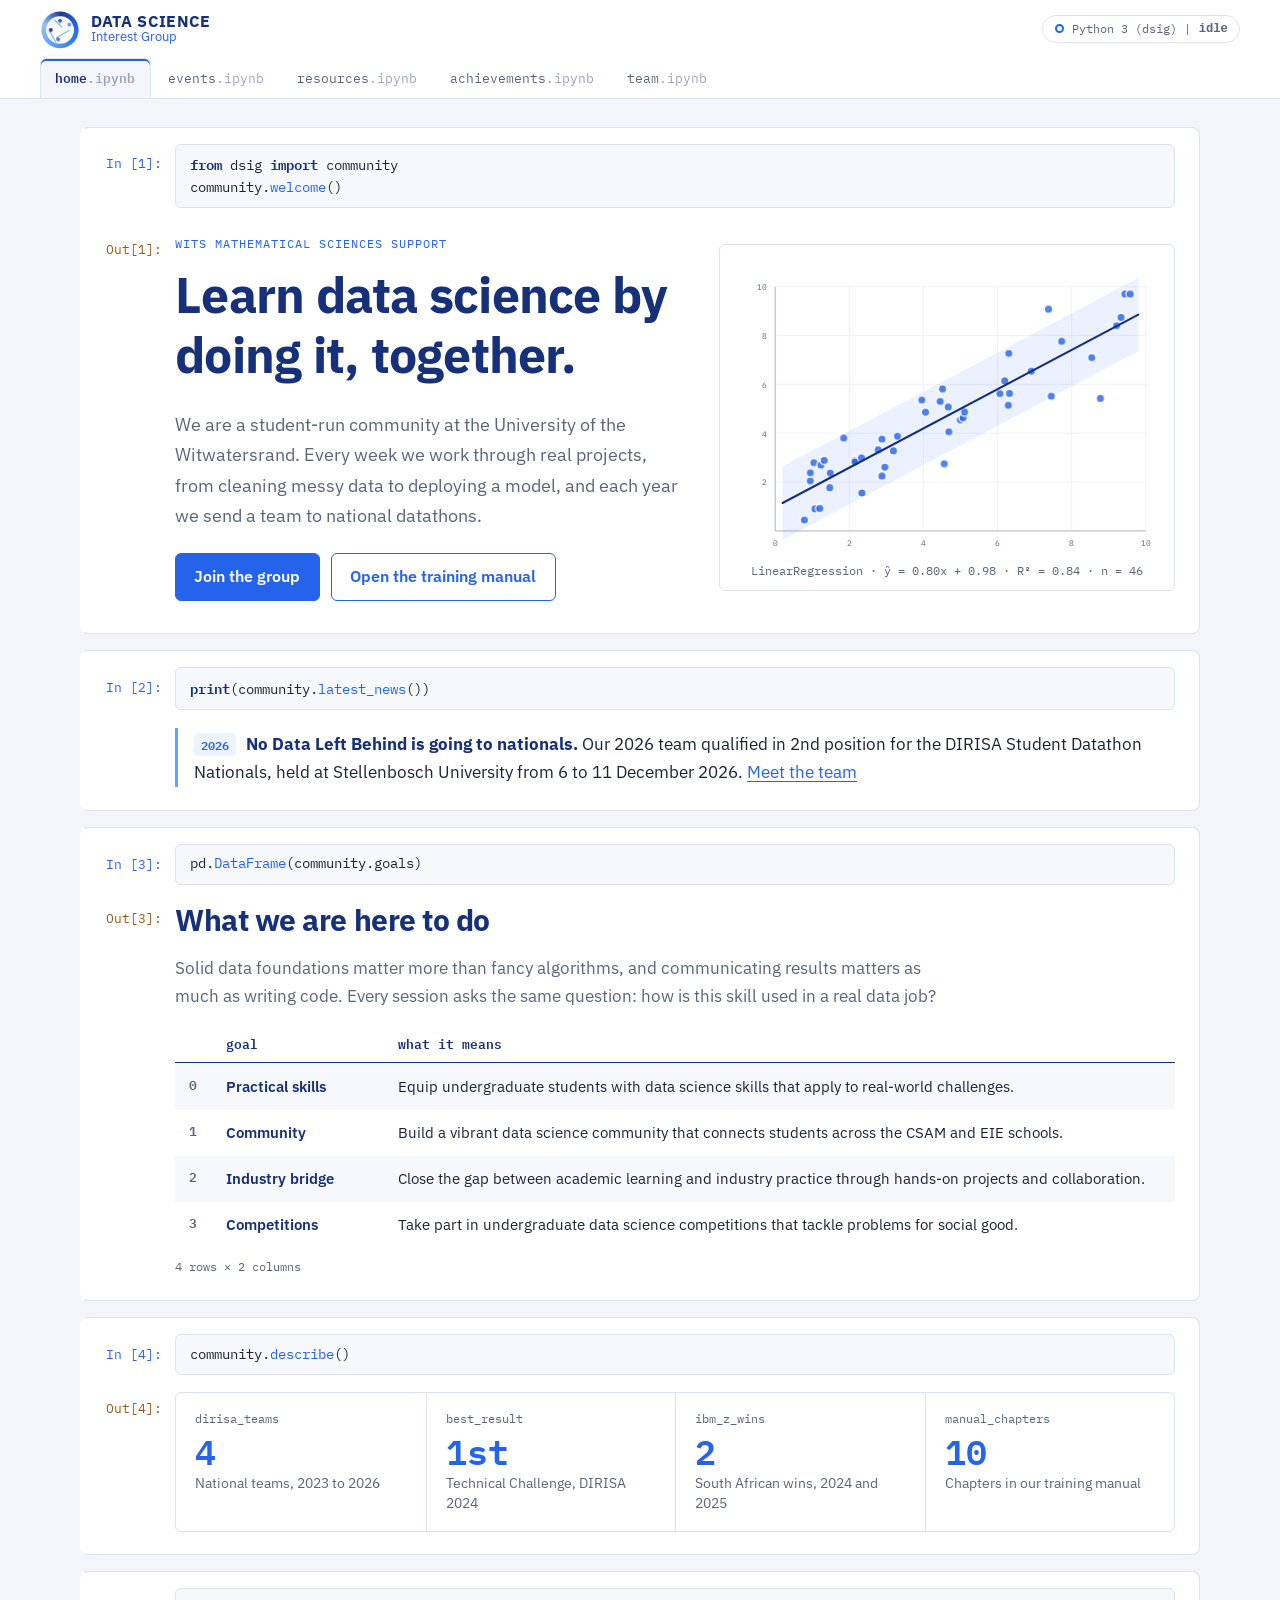
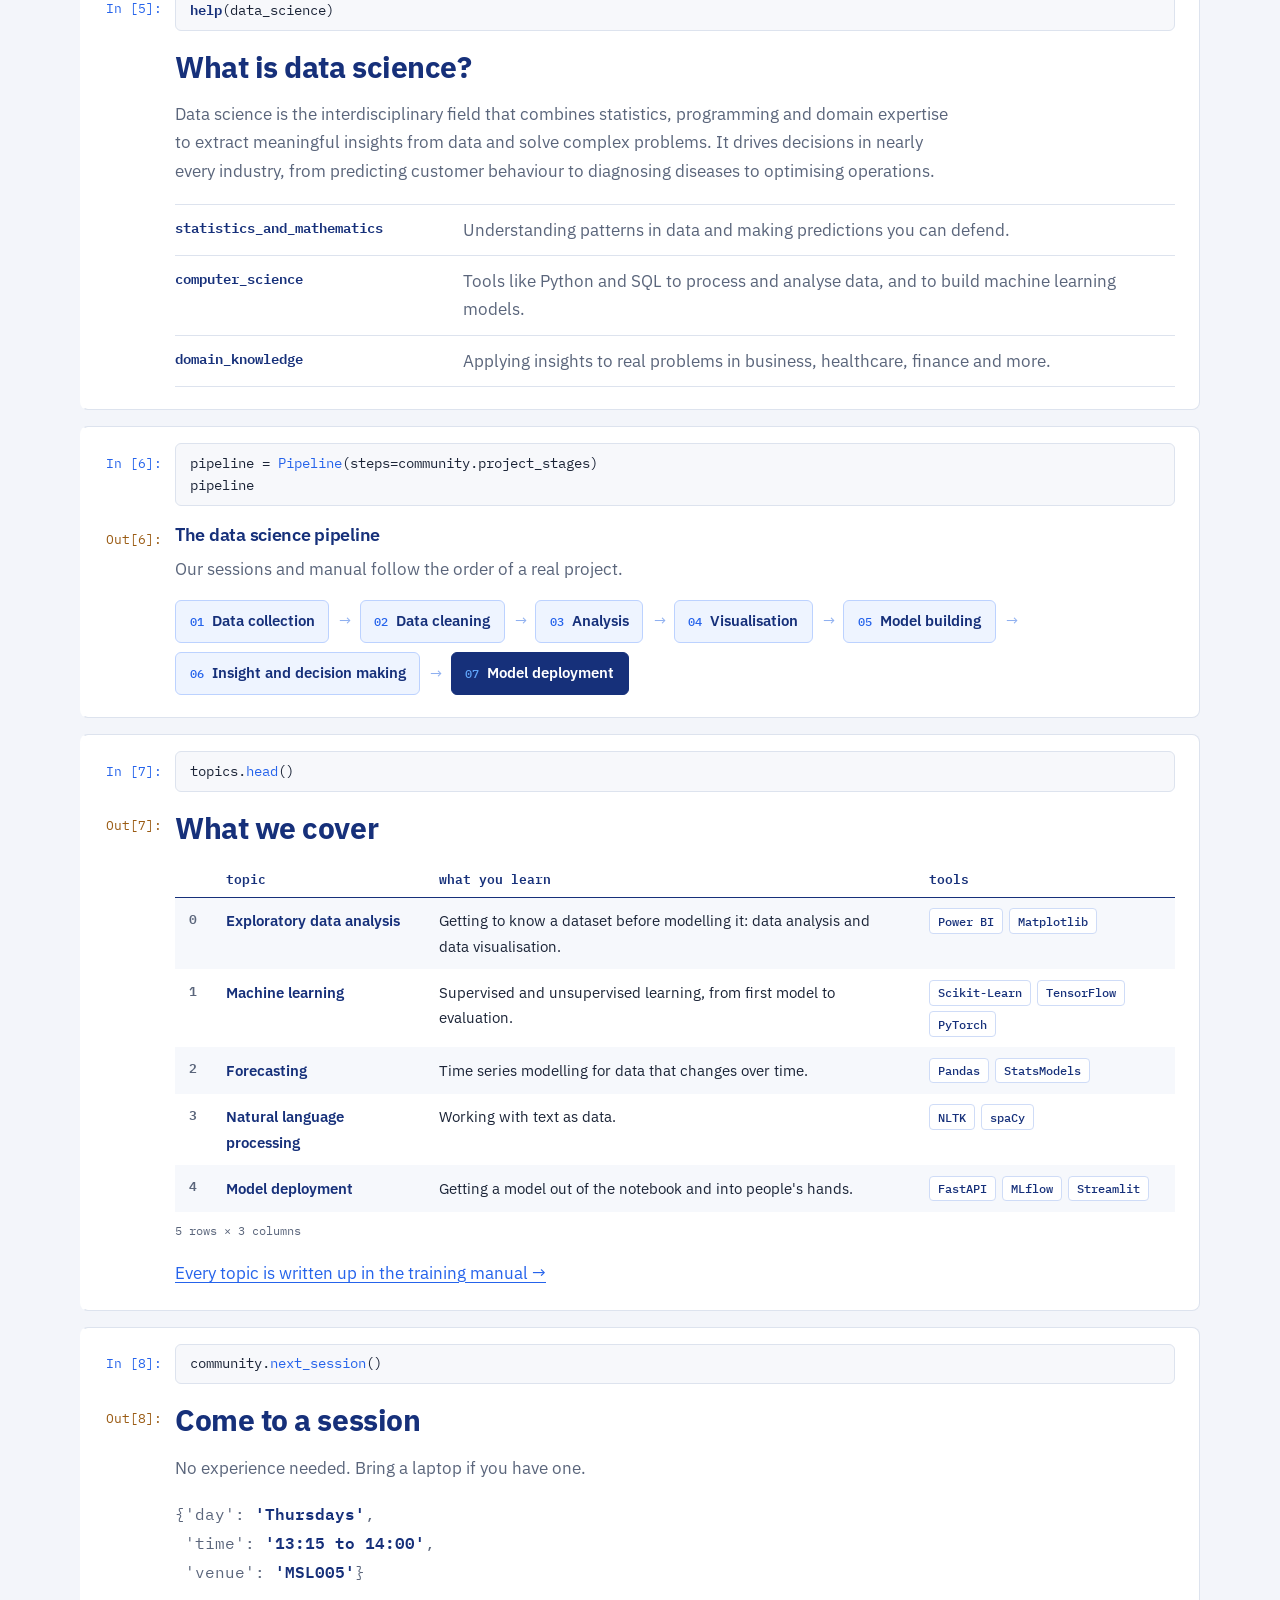
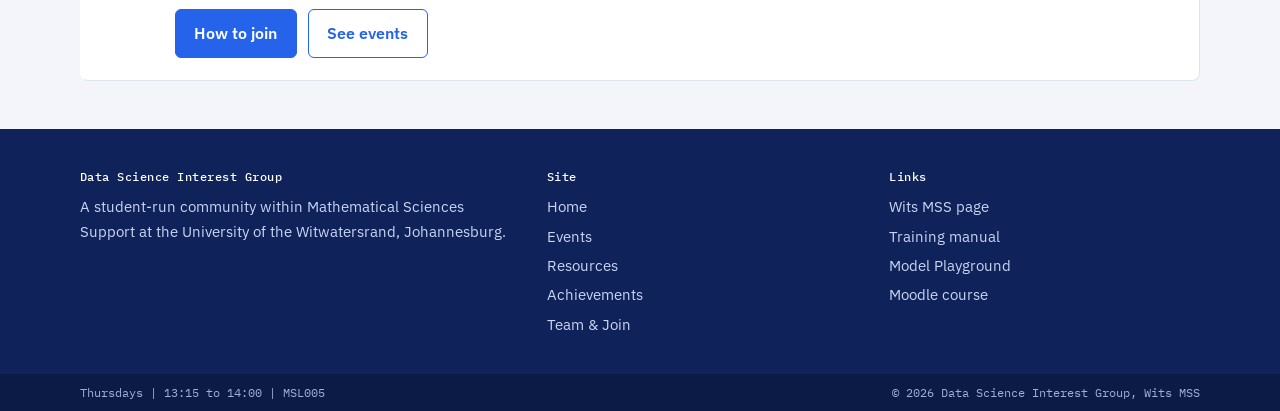
==== commit 700d775f: "new changes" ====
--- a/index.html
+++ b/index.html
@@ -13,136 +13,176 @@
 </head>
 <body>
 <a class="skip" href="#main">Skip to content</a>
-<header class="site-header" id="site-header"></header>
+<header class="chrome" id="site-header"></header>
 
-<main id="main">
+<!-- HOW THIS PAGE IS BUILT
+     The page is styled as a Jupyter notebook. Each <section class="cell"> has a decorative line of code (cell-in)
+     and the real content underneath (cell-out > output). To change wording, edit the text inside "output".
+     The code lines are only decoration and can be left alone. -->
+<main id="main" class="notebook">
 
-  <div class="hero">
-    <div class="wrap">
-      <div>
-        <span class="eyebrow">Wits Mathematical Sciences Support</span>
-        <h1>Learn data science by doing it, together.</h1>
-        <p class="lead">We are a student-run community at the University of the Witwatersrand. Every week we work through real projects, from cleaning messy data to deploying a model, and each year we send a team to national datathons.</p>
-        <div class="btn-row">
-          <a class="btn" href="team#join">Join the group</a>
-          <a class="btn ghost" href="resources">Open the training manual</a>
+  <section class="cell cell-hero">
+    <div class="cell-in" aria-hidden="true">
+      <span class="prompt in-p" data-n="1">In [1]:</span>
+      <pre class="code"><code><span class="tk">from</span> dsig <span class="tk">import</span> community
+community.<span class="tf">welcome</span>()</code></pre>
+    </div>
+    <div class="cell-out">
+      <span class="prompt out-p" aria-hidden="true">Out[1]:</span>
+      <div class="output">
+        <div class="hero">
+          <div>
+            <p class="kicker">Wits Mathematical Sciences Support</p>
+            <h1>Learn data science by doing it, together.</h1>
+            <p class="lead">We are a student-run community at the University of the Witwatersrand. Every week we work through real projects, from cleaning messy data to deploying a model, and each year we send a team to national datathons.</p>
+            <div class="btn-row">
+              <a class="btn" href="team#join">Join the group</a>
+              <a class="btn ghost" href="resources">Open the training manual</a>
+            </div>
+          </div>
+          <figure class="fig" aria-hidden="true">
+            <svg viewBox="0 0 520 360" role="presentation">
+              <g class="viz-grid"><line x1="56" x2="496" y1="272" y2="272"/><line x1="56" x2="496" y1="214" y2="214"/><line x1="56" x2="496" y1="156" y2="156"/><line x1="56" x2="496" y1="98" y2="98"/><line x1="56" x2="496" y1="40" y2="40"/><line y1="330" y2="40" x1="144" x2="144"/><line y1="330" y2="40" x1="232" x2="232"/><line y1="330" y2="40" x1="320" x2="320"/><line y1="330" y2="40" x1="408" x2="408"/><line y1="330" y2="40" x1="496" x2="496"/></g>
+              <g class="viz-axis"><path d="M56 40V330H496"/><text x="56" y="348" text-anchor="middle">0</text><text x="144" y="348" text-anchor="middle">2</text><text x="232" y="348" text-anchor="middle">4</text><text x="320" y="348" text-anchor="middle">6</text><text x="408" y="348" text-anchor="middle">8</text><text x="496" y="348" text-anchor="middle">10</text><text x="46" y="276" text-anchor="end">2</text><text x="46" y="218" text-anchor="end">4</text><text x="46" y="160" text-anchor="end">6</text><text x="46" y="102" text-anchor="end">8</text><text x="46" y="44" text-anchor="end">10</text></g>
+              <path class="viz-band" d="M64.8 253.3 L487.2 29.6 L487.2 116.6 L64.8 340.3Z"/>
+              <g class="viz-dots"><circle cx="90.6" cy="316.9" r="5" style="animation-delay:0ms"/><circle cx="97.7" cy="270.6" r="5" style="animation-delay:28ms"/><circle cx="97.8" cy="261.0" r="5" style="animation-delay:56ms"/><circle cx="102.0" cy="249.0" r="5" style="animation-delay:84ms"/><circle cx="103.2" cy="303.8" r="5" style="animation-delay:112ms"/><circle cx="108.9" cy="303.3" r="5" style="animation-delay:140ms"/><circle cx="110.3" cy="251.8" r="5" style="animation-delay:168ms"/><circle cx="114.2" cy="246.2" r="5" style="animation-delay:196ms"/><circle cx="120.8" cy="278.7" r="5" style="animation-delay:224ms"/><circle cx="121.4" cy="261.3" r="5" style="animation-delay:252ms"/><circle cx="137.4" cy="219.7" r="5" style="animation-delay:280ms"/><circle cx="150.6" cy="246.2" r="5" style="animation-delay:308ms"/><circle cx="150.8" cy="248.1" r="5" style="animation-delay:336ms"/><circle cx="158.5" cy="243.3" r="5" style="animation-delay:364ms"/><circle cx="158.9" cy="284.9" r="5" style="animation-delay:392ms"/><circle cx="178.2" cy="233.7" r="5" style="animation-delay:420ms"/><circle cx="182.8" cy="264.8" r="5" style="animation-delay:448ms"/><circle cx="182.8" cy="220.9" r="5" style="animation-delay:476ms"/><circle cx="186.2" cy="254.2" r="5" style="animation-delay:504ms"/><circle cx="196.4" cy="234.8" r="5" style="animation-delay:532ms"/><circle cx="201.2" cy="217.6" r="5" style="animation-delay:560ms"/><circle cx="230.1" cy="174.5" r="5" style="animation-delay:588ms"/><circle cx="234.5" cy="189.0" r="5" style="animation-delay:616ms"/><circle cx="251.9" cy="176.2" r="5" style="animation-delay:644ms"/><circle cx="254.7" cy="161.4" r="5" style="animation-delay:672ms"/><circle cx="256.7" cy="250.2" r="5" style="animation-delay:700ms"/><circle cx="261.4" cy="182.8" r="5" style="animation-delay:728ms"/><circle cx="262.1" cy="212.2" r="5" style="animation-delay:756ms"/><circle cx="275.9" cy="198.1" r="5" style="animation-delay:784ms"/><circle cx="279.2" cy="195.5" r="5" style="animation-delay:812ms"/><circle cx="280.8" cy="188.8" r="5" style="animation-delay:840ms"/><circle cx="322.8" cy="166.9" r="5" style="animation-delay:868ms"/><circle cx="328.6" cy="151.8" r="5" style="animation-delay:896ms"/><circle cx="332.8" cy="180.8" r="5" style="animation-delay:924ms"/><circle cx="333.4" cy="119.2" r="5" style="animation-delay:952ms"/><circle cx="334.2" cy="166.7" r="5" style="animation-delay:980ms"/><circle cx="360.1" cy="140.3" r="5" style="animation-delay:1008ms"/><circle cx="380.5" cy="66.7" r="5" style="animation-delay:1036ms"/><circle cx="383.8" cy="169.9" r="5" style="animation-delay:1064ms"/><circle cx="396.2" cy="104.8" r="5" style="animation-delay:1092ms"/><circle cx="431.8" cy="124.2" r="5" style="animation-delay:1120ms"/><circle cx="442.1" cy="172.6" r="5" style="animation-delay:1148ms"/><circle cx="461.4" cy="86.3" r="5" style="animation-delay:1176ms"/><circle cx="466.6" cy="76.4" r="5" style="animation-delay:1204ms"/><circle cx="471.2" cy="48.7" r="5" style="animation-delay:1232ms"/><circle cx="477.5" cy="48.7" r="5" style="animation-delay:1260ms"/></g>
+              <path class="viz-line" d="M64.8 296.8 L487.2 73.1" pathLength="1"/>
+            </svg>
+            <figcaption>LinearRegression &middot; y&#770; = 0.80x + 0.98 &middot; R&sup2; = 0.84 &middot; n = 46</figcaption>
+          </figure>
         </div>
-      </div>
-      <figure class="hero-viz" aria-hidden="true">
-        <div class="viz-bar"><span>fig. 1</span><span>model.fit(X, y)</span></div>
-        <svg viewBox="0 0 520 370" role="presentation">
-          <g class="viz-grid"><line x1="56" x2="496" y1="272" y2="272"/><line x1="56" x2="496" y1="214" y2="214"/><line x1="56" x2="496" y1="156" y2="156"/><line x1="56" x2="496" y1="98" y2="98"/><line x1="56" x2="496" y1="40" y2="40"/><line y1="330" y2="40" x1="144" x2="144"/><line y1="330" y2="40" x1="232" x2="232"/><line y1="330" y2="40" x1="320" x2="320"/><line y1="330" y2="40" x1="408" x2="408"/><line y1="330" y2="40" x1="496" x2="496"/></g>
-          <g class="viz-axis"><path d="M56 40V330H496"/><text x="56" y="348" text-anchor="middle">0</text><text x="144" y="348" text-anchor="middle">2</text><text x="232" y="348" text-anchor="middle">4</text><text x="320" y="348" text-anchor="middle">6</text><text x="408" y="348" text-anchor="middle">8</text><text x="496" y="348" text-anchor="middle">10</text><text x="46" y="276" text-anchor="end">2</text><text x="46" y="218" text-anchor="end">4</text><text x="46" y="160" text-anchor="end">6</text><text x="46" y="102" text-anchor="end">8</text><text x="46" y="44" text-anchor="end">10</text></g>
-          <path class="viz-band" d="M64.8 253.3 L487.2 29.6 L487.2 116.6 L64.8 340.3Z"/>
-          <g class="viz-dots"><circle cx="90.6" cy="316.9" r="6" class="hi" style="animation-delay:0ms"/><circle cx="97.7" cy="270.6" r="4.5" class="" style="animation-delay:28ms"/><circle cx="97.8" cy="261.0" r="4.5" class="" style="animation-delay:56ms"/><circle cx="102.0" cy="249.0" r="4.5" class="" style="animation-delay:84ms"/><circle cx="103.2" cy="303.8" r="4.5" class="" style="animation-delay:112ms"/><circle cx="108.9" cy="303.3" r="4.5" class="" style="animation-delay:140ms"/><circle cx="110.3" cy="251.8" r="4.5" class="" style="animation-delay:168ms"/><circle cx="114.2" cy="246.2" r="6" class="hi" style="animation-delay:196ms"/><circle cx="120.8" cy="278.7" r="4.5" class="" style="animation-delay:224ms"/><circle cx="121.4" cy="261.3" r="4.5" class="" style="animation-delay:252ms"/><circle cx="137.4" cy="219.7" r="4.5" class="" style="animation-delay:280ms"/><circle cx="150.6" cy="246.2" r="4.5" class="" style="animation-delay:308ms"/><circle cx="150.8" cy="248.1" r="4.5" class="" style="animation-delay:336ms"/><circle cx="158.5" cy="243.3" r="4.5" class="" style="animation-delay:364ms"/><circle cx="158.9" cy="284.9" r="6" class="hi" style="animation-delay:392ms"/><circle cx="178.2" cy="233.7" r="4.5" class="" style="animation-delay:420ms"/><circle cx="182.8" cy="264.8" r="4.5" class="" style="animation-delay:448ms"/><circle cx="182.8" cy="220.9" r="4.5" class="" style="animation-delay:476ms"/><circle cx="186.2" cy="254.2" r="4.5" class="" style="animation-delay:504ms"/><circle cx="196.4" cy="234.8" r="4.5" class="" style="animation-delay:532ms"/><circle cx="201.2" cy="217.6" r="4.5" class="" style="animation-delay:560ms"/><circle cx="230.1" cy="174.5" r="6" class="hi" style="animation-delay:588ms"/><circle cx="234.5" cy="189.0" r="4.5" class="" style="animation-delay:616ms"/><circle cx="251.9" cy="176.2" r="4.5" class="" style="animation-delay:644ms"/><circle cx="254.7" cy="161.4" r="4.5" class="" style="animation-delay:672ms"/><circle cx="256.7" cy="250.2" r="4.5" class="" style="animation-delay:700ms"/><circle cx="261.4" cy="182.8" r="4.5" class="" style="animation-delay:728ms"/><circle cx="262.1" cy="212.2" r="4.5" class="" style="animation-delay:756ms"/><circle cx="275.9" cy="198.1" r="6" class="hi" style="animation-delay:784ms"/><circle cx="279.2" cy="195.5" r="4.5" class="" style="animation-delay:812ms"/><circle cx="280.8" cy="188.8" r="4.5" class="" style="animation-delay:840ms"/><circle cx="322.8" cy="166.9" r="4.5" class="" style="animation-delay:868ms"/><circle cx="328.6" cy="151.8" r="4.5" class="" style="animation-delay:896ms"/><circle cx="332.8" cy="180.8" r="4.5" class="" style="animation-delay:924ms"/><circle cx="333.4" cy="119.2" r="4.5" class="" style="animation-delay:952ms"/><circle cx="334.2" cy="166.7" r="6" class="hi" style="animation-delay:980ms"/><circle cx="360.1" cy="140.3" r="4.5" class="" style="animation-delay:1008ms"/><circle cx="380.5" cy="66.7" r="4.5" class="" style="animation-delay:1036ms"/><circle cx="383.8" cy="169.9" r="4.5" class="" style="animation-delay:1064ms"/><circle cx="396.2" cy="104.8" r="4.5" class="" style="animation-delay:1092ms"/><circle cx="431.8" cy="124.2" r="4.5" class="" style="animation-delay:1120ms"/><circle cx="442.1" cy="172.6" r="4.5" class="" style="animation-delay:1148ms"/><circle cx="461.4" cy="86.3" r="6" class="hi" style="animation-delay:1176ms"/><circle cx="466.6" cy="76.4" r="4.5" class="" style="animation-delay:1204ms"/><circle cx="471.2" cy="48.7" r="4.5" class="" style="animation-delay:1232ms"/><circle cx="477.5" cy="48.7" r="4.5" class="" style="animation-delay:1260ms"/></g>
-          <path class="viz-line" d="M64.8 296.8 L487.2 73.1" pathLength="1"/>
-        </svg>
-        <div class="viz-bar foot"><span>n = 46</span><span>y&#770; = 0.80x + 0.98</span><span>R&sup2; = 0.84</span></div>
-      </figure>
-    </div>
-  </div>
-
-  <!-- LATEST NEWS: edit or delete this block when the news is out of date -->
-  <section style="padding: 0 0 1rem;">
-    <div class="wrap">
-      <div class="notice">
-        <span class="tag">2026</span>
-        <p><strong>No Data Left Behind is going to nationals.</strong> Our 2026 team qualified in 2nd position for the DIRISA Student Datathon Nationals, held at Stellenbosch University from 6 to 11 December 2026. <a href="achievements">Meet the team</a></p>
       </div>
     </div>
   </section>
-
-  <section>
-    <div class="wrap">
-      <div class="section-head">
-        <span class="eyebrow">About the group</span>
-        <h2>What we are here to do</h2>
-        <p>Solid data foundations matter more than fancy algorithms, and communicating results matters as much as writing code. Every session asks the same question: how is this skill used in a real data job?</p>
-      </div>
-      <div class="grid c4">
-        <div class="card"><span class="num">01</span><h3>Practical skills</h3><p class="muted">Equip undergraduate students with data science skills that apply to real-world challenges.</p></div>
-        <div class="card"><span class="num">02</span><h3>Community</h3><p class="muted">Build a vibrant data science community that connects students across the CSAM and EIE schools.</p></div>
-        <div class="card"><span class="num">03</span><h3>Industry bridge</h3><p class="muted">Close the gap between academic learning and industry practice through hands-on projects and collaboration.</p></div>
-        <div class="card"><span class="num">04</span><h3>Competitions</h3><p class="muted">Take part in undergraduate data science competitions that tackle problems for social good.</p></div>
+  <section class="cell ">
+    <div class="cell-in" aria-hidden="true">
+      <span class="prompt in-p" data-n="2">In [2]:</span>
+      <pre class="code"><code><span class="tk">print</span>(community.<span class="tf">latest_news</span>())</code></pre>
+    </div>
+    <div class="cell-out">
+      <span class="prompt" aria-hidden="true"></span>
+      <div class="output">
+        <!-- LATEST NEWS: edit or delete this cell when the news is out of date -->
+        <p class="stream"><span class="tag">2026</span> <strong>No Data Left Behind is going to nationals.</strong> Our 2026 team qualified in 2nd position for the DIRISA Student Datathon Nationals, held at Stellenbosch University from 6 to 11 December 2026. <a href="achievements">Meet the team</a></p>
       </div>
     </div>
   </section>
-
-  <section class="alt">
-    <div class="wrap">
-      <div class="stats">
-        <div class="stat"><small>dirisa_teams</small><b>4</b><span>National teams, 2023 to 2026</span></div>
-        <div class="stat"><small>best_result</small><b>1st</b><span>Technical Challenge, DIRISA 2024</span></div>
-        <div class="stat"><small>ibm_z_wins</small><b>2</b><span>South African wins, 2024 and 2025</span></div>
-        <div class="stat"><small>manual_chapters</small><b>10</b><span>Chapters in our training manual</span></div>
+  <section class="cell ">
+    <div class="cell-in" aria-hidden="true">
+      <span class="prompt in-p" data-n="3">In [3]:</span>
+      <pre class="code"><code>pd.<span class="tf">DataFrame</span>(community.goals)</code></pre>
+    </div>
+    <div class="cell-out">
+      <span class="prompt out-p" aria-hidden="true">Out[3]:</span>
+      <div class="output">
+        <h2>What we are here to do</h2>
+        <p class="intro">Solid data foundations matter more than fancy algorithms, and communicating results matters as much as writing code. Every session asks the same question: how is this skill used in a real data job?</p>
+        <div class="df-wrap"><table class="df ">
+          <thead><tr><th></th><th scope="col">goal</th><th scope="col">what it means</th></tr></thead>
+          <tbody>
+          <tr><th scope="row">0</th><td data-label="goal"><strong>Practical skills</strong></td><td data-label="what it means">Equip undergraduate students with data science skills that apply to real-world challenges.</td></tr>
+          <tr><th scope="row">1</th><td data-label="goal"><strong>Community</strong></td><td data-label="what it means">Build a vibrant data science community that connects students across the CSAM and EIE schools.</td></tr>
+          <tr><th scope="row">2</th><td data-label="goal"><strong>Industry bridge</strong></td><td data-label="what it means">Close the gap between academic learning and industry practice through hands-on projects and collaboration.</td></tr>
+          <tr><th scope="row">3</th><td data-label="goal"><strong>Competitions</strong></td><td data-label="what it means">Take part in undergraduate data science competitions that tackle problems for social good.</td></tr>
+          </tbody>
+        </table></div>
+        <p class="df-shape">4 rows &times; 2 columns</p>
       </div>
     </div>
   </section>
-
-  <section>
-    <div class="wrap">
-      <div class="section-head">
-        <span class="eyebrow">New here?</span>
-        <h2>What is data science?</h2>
-        <p>Data science is the interdisciplinary field that combines statistics, programming and domain expertise to extract meaningful insights from data and solve complex problems. It drives decisions in nearly every industry, from predicting customer behaviour to diagnosing diseases to optimising operations.</p>
-      </div>
-      <div class="grid c3">
-        <div class="card"><h3>Statistics and mathematics</h3><p class="muted">Understanding patterns in data and making predictions you can defend.</p></div>
-        <div class="card"><h3>Computer science</h3><p class="muted">Tools like Python and SQL to process and analyse data, and to build machine learning models.</p></div>
-        <div class="card"><h3>Domain knowledge</h3><p class="muted">Applying insights to real problems in business, healthcare, finance and more.</p></div>
-      </div>
-
-      <h3 style="margin-top: 3rem;">The data science pipeline</h3>
-      <p class="muted">Our sessions and manual follow the order of a real project.</p>
-      <ol class="pipeline">
-        <li>Data collection</li>
-        <li>Data cleaning</li>
-        <li>Analysis</li>
-        <li>Visualisation</li>
-        <li>Model building</li>
-        <li>Insight and decision making</li>
-        <li>Model deployment</li>
-      </ol>
+  <section class="cell ">
+    <div class="cell-in" aria-hidden="true">
+      <span class="prompt in-p" data-n="4">In [4]:</span>
+      <pre class="code"><code>community.<span class="tf">describe</span>()</code></pre>
     </div>
-  </section>
-
-  <section class="alt">
-    <div class="wrap">
-      <div class="section-head">
-        <span class="eyebrow">Topics</span>
-        <h2>What we cover</h2>
-      </div>
-      <div class="grid c3">
-        <div class="card"><svg class="ico" viewBox="0 0 24 24" aria-hidden="true"><path d="M4 3v17h17"/><circle cx="9" cy="14" r="1.6"/><circle cx="13" cy="10" r="1.6"/><circle cx="17" cy="12" r="1.6"/><circle cx="18" cy="6" r="1.6"/></svg><h3>Exploratory data analysis</h3><p class="muted">Getting to know a dataset before modelling it.</p>
-          <ul class="chips"><li>Data analysis</li><li>Data visualisation</li><li>Power BI</li><li>Matplotlib</li></ul></div>
-        <div class="card"><svg class="ico" viewBox="0 0 24 24" aria-hidden="true"><circle cx="5" cy="7" r="2"/><circle cx="5" cy="17" r="2"/><circle cx="12" cy="12" r="2"/><circle cx="19" cy="7" r="2"/><circle cx="19" cy="17" r="2"/><path d="M7 8l3 3M7 16l3-3M14 11l3-3M14 13l3 3"/></svg><h3>Machine learning</h3><p class="muted">Supervised and unsupervised learning, from first model to evaluation.</p>
-          <ul class="chips"><li>Scikit-Learn</li><li>TensorFlow</li><li>PyTorch</li></ul></div>
-        <div class="card"><svg class="ico" viewBox="0 0 24 24" aria-hidden="true"><path d="M3 20h18"/><path d="M4 15l4-4 3 3 4-6"/><path d="M15 8l5-4" stroke-dasharray="2 2.5"/></svg><h3>Forecasting</h3><p class="muted">Time series modelling for data that changes over time.</p>
-          <ul class="chips"><li>Pandas</li><li>StatsModels</li></ul></div>
-        <div class="card"><svg class="ico" viewBox="0 0 24 24" aria-hidden="true"><path d="M4 5h16v11H10l-4 4v-4H4z"/><path d="M8 9h8M8 12h5"/></svg><h3>Natural language processing</h3><p class="muted">Working with text as data.</p>
-          <ul class="chips"><li>NLTK</li><li>spaCy</li></ul></div>
-        <div class="card"><svg class="ico" viewBox="0 0 24 24" aria-hidden="true"><rect x="3" y="14" width="18" height="6" rx="1.5"/><path d="M7 17h.01M12 11V3M8.5 6.5L12 3l3.5 3.5"/></svg><h3>Model deployment</h3><p class="muted">Getting a model out of the notebook and into people's hands.</p>
-          <ul class="chips"><li>FastAPI</li><li>MLflow</li><li>Streamlit</li></ul></div>
-        <a class="card" href="resources"><svg class="ico" viewBox="0 0 24 24" aria-hidden="true"><path d="M5 4h11a3 3 0 013 3v13H8a3 3 0 01-3-3z"/><path d="M5 17a3 3 0 013-3h11M9 8h6"/></svg><h3>Training manual</h3><p class="muted">Every topic is written up chapter by chapter, with interactive demos in the Model Playground.</p><span class="more">Go to resources &rarr;</span></a>
+    <div class="cell-out">
+      <span class="prompt out-p" aria-hidden="true">Out[4]:</span>
+      <div class="output">
+        <div class="stats">
+          <div class="stat"><small>dirisa_teams</small><b>4</b><span>National teams, 2023 to 2026</span></div>
+          <div class="stat"><small>best_result</small><b>1st</b><span>Technical Challenge, DIRISA 2024</span></div>
+          <div class="stat"><small>ibm_z_wins</small><b>2</b><span>South African wins, 2024 and 2025</span></div>
+          <div class="stat"><small>manual_chapters</small><b>10</b><span>Chapters in our training manual</span></div>
+        </div>
       </div>
     </div>
   </section>
-
-  <section>
-    <div class="wrap">
-      <div class="section-head">
-        <span class="eyebrow">Weekly session</span>
+  <section class="cell ">
+    <div class="cell-in" aria-hidden="true">
+      <span class="prompt in-p" data-n="5">In [5]:</span>
+      <pre class="code"><code><span class="tk">help</span>(data_science)</code></pre>
+    </div>
+    <div class="cell-out">
+      <span class="prompt" aria-hidden="true"></span>
+      <div class="output">
+        <h2>What is data science?</h2>
+        <p class="intro">Data science is the interdisciplinary field that combines statistics, programming and domain expertise to extract meaningful insights from data and solve complex problems. It drives decisions in nearly every industry, from predicting customer behaviour to diagnosing diseases to optimising operations.</p>
+        <dl class="params">
+          <div><dt>statistics_and_mathematics</dt><dd>Understanding patterns in data and making predictions you can defend.</dd></div>
+          <div><dt>computer_science</dt><dd>Tools like Python and SQL to process and analyse data, and to build machine learning models.</dd></div>
+          <div><dt>domain_knowledge</dt><dd>Applying insights to real problems in business, healthcare, finance and more.</dd></div>
+        </dl>
+      </div>
+    </div>
+  </section>
+  <section class="cell ">
+    <div class="cell-in" aria-hidden="true">
+      <span class="prompt in-p" data-n="6">In [6]:</span>
+      <pre class="code"><code>pipeline = <span class="tf">Pipeline</span>(steps=community.project_stages)
+pipeline</code></pre>
+    </div>
+    <div class="cell-out">
+      <span class="prompt out-p" aria-hidden="true">Out[6]:</span>
+      <div class="output">
+        <h3>The data science pipeline</h3>
+        <p class="intro">Our sessions and manual follow the order of a real project.</p>
+        <ol class="pipeline">
+          <li>Data collection</li><li>Data cleaning</li><li>Analysis</li><li>Visualisation</li><li>Model building</li><li>Insight and decision making</li><li>Model deployment</li>
+        </ol>
+      </div>
+    </div>
+  </section>
+  <section class="cell ">
+    <div class="cell-in" aria-hidden="true">
+      <span class="prompt in-p" data-n="7">In [7]:</span>
+      <pre class="code"><code>topics.<span class="tf">head</span>()</code></pre>
+    </div>
+    <div class="cell-out">
+      <span class="prompt out-p" aria-hidden="true">Out[7]:</span>
+      <div class="output">
+        <h2>What we cover</h2>
+        <div class="df-wrap"><table class="df ">
+          <thead><tr><th></th><th scope="col">topic</th><th scope="col">what you learn</th><th scope="col">tools</th></tr></thead>
+          <tbody>
+          <tr><th scope="row">0</th><td data-label="topic"><strong>Exploratory data analysis</strong></td><td data-label="what you learn">Getting to know a dataset before modelling it: data analysis and data visualisation.</td><td data-label="tools"><ul class="chips"><li>Power BI</li><li>Matplotlib</li></ul></td></tr>
+          <tr><th scope="row">1</th><td data-label="topic"><strong>Machine learning</strong></td><td data-label="what you learn">Supervised and unsupervised learning, from first model to evaluation.</td><td data-label="tools"><ul class="chips"><li>Scikit-Learn</li><li>TensorFlow</li><li>PyTorch</li></ul></td></tr>
+          <tr><th scope="row">2</th><td data-label="topic"><strong>Forecasting</strong></td><td data-label="what you learn">Time series modelling for data that changes over time.</td><td data-label="tools"><ul class="chips"><li>Pandas</li><li>StatsModels</li></ul></td></tr>
+          <tr><th scope="row">3</th><td data-label="topic"><strong>Natural language processing</strong></td><td data-label="what you learn">Working with text as data.</td><td data-label="tools"><ul class="chips"><li>NLTK</li><li>spaCy</li></ul></td></tr>
+          <tr><th scope="row">4</th><td data-label="topic"><strong>Model deployment</strong></td><td data-label="what you learn">Getting a model out of the notebook and into people's hands.</td><td data-label="tools"><ul class="chips"><li>FastAPI</li><li>MLflow</li><li>Streamlit</li></ul></td></tr>
+          </tbody>
+        </table></div>
+        <p class="df-shape">5 rows &times; 3 columns</p>
+        <p class="after"><a href="resources">Every topic is written up in the training manual &rarr;</a></p>
+      </div>
+    </div>
+  </section>
+  <section class="cell ">
+    <div class="cell-in" aria-hidden="true">
+      <span class="prompt in-p" data-n="8">In [8]:</span>
+      <pre class="code"><code>community.<span class="tf">next_session</span>()</code></pre>
+    </div>
+    <div class="cell-out">
+      <span class="prompt out-p" aria-hidden="true">Out[8]:</span>
+      <div class="output">
         <h2>Come to a session</h2>
-        <p>No experience needed. Bring a laptop if you have one.</p>
-      </div>
-      <div class="schedule">
-        <div><small>Day</small><b>Thursdays</b></div>
-        <div><small>Time</small><b>13:15 to 14:00</b></div>
-        <div><small>Venue</small><b>MSL005</b></div>
-      </div>
-      <div class="btn-row">
-        <a class="btn" href="team#join">How to join</a>
-        <a class="btn ghost" href="events">See events</a>
+        <p class="intro">No experience needed. Bring a laptop if you have one.</p>
+        <pre class="repr">{<span class="ts">'day'</span>: <span class="ts val">'Thursdays'</span>,
+ <span class="ts">'time'</span>: <span class="ts val">'13:15 to 14:00'</span>,
+ <span class="ts">'venue'</span>: <span class="ts val">'MSL005'</span>}</pre>
+        <div class="btn-row">
+          <a class="btn" href="team#join">How to join</a>
+          <a class="btn ghost" href="events">See events</a>
+        </div>
       </div>
     </div>
   </section>
--- a/css/style.css
+++ b/css/style.css
@@ -1,386 +1,231 @@
-/* Data Science Interest Group - shared styles
-   Colours are taken from the group logo. Change them here to restyle the whole site. */
+/* Data Science Interest Group - notebook theme
+   The site is styled as a Jupyter notebook: a file-tab header, and content arranged in numbered cells.
+   Colours come from the group logo. Change them here to restyle the whole site. */
 :root {
   --navy: #16307a;
   --navy-deep: #0f2259;
   --blue: #2563eb;
   --blue-soft: #60a5fa;
   --tint: #eef4ff;
-  --bg: #ffffff;
-  --bg-alt: #f6f8fc;
+  --desk: #f3f5fa;        /* page background behind the notebook */
+  --paper: #ffffff;       /* notebook surface */
+  --code-bg: #f7f8fb;
   --ink: #1b2437;
-  --muted: #586379;
-  --line: #dfe5f0;
-  --gold: #b7791f;
-  --radius: 10px;
-  --shadow: 0 1px 2px rgba(22, 48, 122, .06), 0 8px 24px rgba(22, 48, 122, .07);
-  --wrap: 1120px;
+  --muted: #5a657b;
+  --line: #dde3ee;
+  --string: #0b7285;
+  --radius: 8px;
+  --gutter: 92px;
+  --sans: "IBM Plex Sans", "Inter", system-ui, -apple-system, "Segoe UI", Helvetica, Arial, sans-serif;
   --mono: "IBM Plex Mono", ui-monospace, "SFMono-Regular", Menlo, Consolas, monospace;
-  --grid-light: rgba(37, 99, 235, .07);
 }
 
 *, *::before, *::after { box-sizing: border-box; }
-html { scroll-behavior: smooth; }
-body {
-  margin: 0;
-  font-family: "IBM Plex Sans", "Inter", system-ui, -apple-system, "Segoe UI", Helvetica, Arial, sans-serif;
-  font-size: 17px;
-  line-height: 1.65;
-  color: var(--ink);
-  background: var(--bg);
-  -webkit-font-smoothing: antialiased;
-}
+html { scroll-behavior: smooth; scroll-padding-top: 120px; }
+body { margin: 0; font-family: var(--sans); font-size: 17px; line-height: 1.65; color: var(--ink); background: var(--desk); -webkit-font-smoothing: antialiased; }
 img { max-width: 100%; display: block; }
 a { color: var(--blue); text-underline-offset: 3px; }
 a:hover { color: var(--navy); }
-h1, h2, h3, h4 { color: var(--navy); line-height: 1.2; margin: 0 0 .5em; letter-spacing: -.01em; }
-h1 { font-size: clamp(2.1rem, 4.6vw, 3.3rem); font-weight: 800; }
-h2 { font-size: clamp(1.6rem, 3vw, 2.1rem); font-weight: 750; }
-h3 { font-size: 1.2rem; font-weight: 700; }
+h1, h2, h3, h4 { color: var(--navy); line-height: 1.2; margin: 0 0 .5em; letter-spacing: -.015em; }
+h1 { font-size: clamp(2.1rem, 4.4vw, 3.1rem); font-weight: 700; }
+h2 { font-size: clamp(1.5rem, 2.8vw, 1.9rem); font-weight: 700; }
+h3 { font-size: 1.15rem; font-weight: 600; }
 p { margin: 0 0 1em; }
-ul { padding-left: 1.2em; }
-.wrap { width: min(var(--wrap), 100% - 2.5rem); margin-inline: auto; }
-.muted { color: var(--muted); }
 .skip { position: absolute; left: -9999px; }
 .skip:focus { left: 1rem; top: 1rem; background: #fff; padding: .5rem 1rem; z-index: 100; }
 
-/* Header */
-.site-header {
-  position: sticky; top: 0; z-index: 50;
-  background: rgba(255, 255, 255, .94);
-  backdrop-filter: blur(8px);
-  border-bottom: 1px solid var(--line);
-}
-.site-header .wrap { display: flex; align-items: center; justify-content: space-between; gap: 1rem; min-height: 72px; }
-.brand { display: flex; align-items: center; gap: .75rem; text-decoration: none; }
-.brand img { width: 46px; height: 46px; }
+/* ---------- Header: notebook app chrome ---------- */
+.chrome { position: sticky; top: 0; z-index: 50; background: var(--paper); border-bottom: 1px solid var(--line); }
+.chrome-top { display: flex; align-items: center; justify-content: space-between; gap: 1rem; padding: .55rem 1.25rem; max-width: 1240px; margin: 0 auto; }
+.brand { display: flex; align-items: center; gap: .7rem; text-decoration: none; }
+.brand img { width: 40px; height: 40px; }
 .brand-text { display: flex; flex-direction: column; line-height: 1.15; }
-.brand-text strong { color: var(--navy); font-size: 1.02rem; letter-spacing: .04em; text-transform: uppercase; }
-.brand-text span { color: var(--blue); font-size: .82rem; }
-.nav { display: flex; gap: .25rem; align-items: center; }
-.nav a {
-  text-decoration: none; color: var(--ink); font-weight: 550; font-size: .96rem;
-  padding: .5rem .8rem; border-radius: 8px;
-}
-.nav a:hover { background: var(--tint); color: var(--navy); }
-.nav a[aria-current="page"] { color: var(--blue); background: var(--tint); }
-.nav-toggle {
-  display: none; background: none; border: 1px solid var(--line); border-radius: 8px;
-  padding: .5rem .7rem; font: inherit; color: var(--navy); cursor: pointer;
-}
-@media (max-width: 860px) {
-  .nav-toggle { display: block; }
-  .nav {
-    display: none; position: absolute; left: 0; right: 0; top: 100%;
-    flex-direction: column; align-items: stretch; background: #fff;
-    border-bottom: 1px solid var(--line); padding: .5rem 1.25rem 1rem;
-  }
-  .nav.open { display: flex; }
-}
-
-/* Buttons */
-.btn {
-  display: inline-block; text-decoration: none; font-weight: 650; font-size: 1rem;
-  padding: .75rem 1.3rem; border-radius: 10px; border: 1.5px solid var(--blue);
-  background: var(--blue); color: #fff; transition: background .15s, color .15s, border-color .15s;
-}
+.brand-text strong { color: var(--navy); font-size: .98rem; letter-spacing: .04em; text-transform: uppercase; }
+.brand-text span { color: var(--blue); font-size: .8rem; }
+.kernel { font-family: var(--mono); font-size: .76rem; color: var(--muted); display: flex; align-items: center; gap: .5rem; border: 1px solid var(--line); border-radius: 999px; padding: .2rem .7rem; white-space: nowrap; }
+.kernel i { width: 9px; height: 9px; border-radius: 50%; border: 2px solid var(--blue); display: inline-block; }
+.kernel.busy i { background: var(--blue); }
+.tabs { display: flex; gap: 2px; padding: 0 1.25rem; max-width: 1240px; margin: 0 auto; overflow-x: auto; scrollbar-width: none; }
+.tabs::-webkit-scrollbar { display: none; }
+.tabs a {
+  font-family: var(--mono); font-size: .84rem; text-decoration: none; color: var(--muted); white-space: nowrap;
+  padding: .5rem .9rem .55rem; border: 1px solid transparent; border-bottom: 0; border-radius: 6px 6px 0 0; position: relative; top: 1px;
+}
+.tabs a span { color: #9aa5ba; }
+.tabs a:hover { color: var(--navy); background: var(--tint); }
+.tabs a[aria-current="page"] { color: var(--navy); font-weight: 600; background: var(--desk); border-color: var(--line); box-shadow: inset 0 2px 0 var(--blue); }
+@media (max-width: 560px) { .kernel { display: none; } }
+
+/* ---------- Notebook and cells ---------- */
+.notebook { max-width: 1160px; margin: 1.75rem auto 3rem; padding: 0 1.25rem; }
+.cell { background: var(--paper); border: 1px solid var(--line); border-left: 3px solid transparent; border-radius: var(--radius); padding: 1rem 1.5rem 1.4rem 0; margin-bottom: 1rem; transition: border-color .2s; }
+.cell:hover, .cell:focus-within, .cell:target { border-left-color: var(--blue); }
+.cell-in, .cell-out { display: grid; grid-template-columns: var(--gutter) minmax(0, 1fr); }
+.prompt { font-family: var(--mono); font-size: .8rem; text-align: right; padding: .62rem .8rem 0 0; white-space: nowrap; user-select: none; }
+.in-p { color: var(--blue); }
+.out-p { color: #9a5b13; padding-top: .35rem; }
+.code { margin: 0; background: var(--code-bg); border: 1px solid var(--line); border-radius: 6px; padding: .55rem .9rem; font-family: var(--mono); font-size: .86rem; line-height: 1.55; color: var(--ink); overflow-x: auto; white-space: pre; }
+.code code { font: inherit; }
+.tk { color: var(--navy); font-weight: 600; }
+.tf { color: var(--blue); }
+.ts { color: var(--string); }
+.tn { color: #7048c6; }
+.tc { color: #8a94a8; font-style: italic; }
+.cell-out { margin-top: 1.1rem; }
+.output > :last-child { margin-bottom: 0; }
+.output .intro, .output .lead { color: var(--muted); max-width: 46em; }
+.output .lead { font-size: 1.15rem; }
+.output .after { margin-top: 1.1rem; }
+.kicker { font-family: var(--mono); font-size: .78rem; letter-spacing: .08em; text-transform: uppercase; color: var(--blue); margin-bottom: .7rem; }
+.cell-hero, .cell-title { padding-bottom: 2rem; }
+.cell-hero .cell-out, .cell-title .cell-out { margin-top: 1.6rem; }
+
+/* cells "run" as they scroll into view */
+.js .cell.queued .cell-out { opacity: 0; transform: translateY(8px); }
+.cell .cell-out { transition: opacity .45s ease, transform .45s ease; }
+@media (prefers-reduced-motion: reduce) { .js .cell.queued .cell-out { opacity: 1; transform: none; } html { scroll-behavior: auto; } }
+
+@media (max-width: 760px) {
+  :root { --gutter: 0px; }
+  .cell { padding: .9rem 1rem 1.2rem; }
+  .cell-in, .cell-out { display: block; }
+  .prompt { display: block; text-align: left; padding: 0 0 .3rem; }
+  .prompt:empty { display: none; }
+}
+
+/* ---------- Hero ---------- */
+.hero { display: grid; grid-template-columns: 1.05fr .95fr; gap: 2.5rem; align-items: center; }
+@media (max-width: 900px) { .hero { grid-template-columns: 1fr; gap: 1.75rem; } }
+.fig { margin: 0; border: 1px solid var(--line); border-radius: 6px; background: #fff; padding: .5rem .5rem .6rem; }
+.fig svg { display: block; width: 100%; height: auto; }
+.fig figcaption { font-family: var(--mono); font-size: .74rem; color: var(--muted); text-align: center; padding-top: .3rem; }
+.viz-grid line { stroke: #edf0f6; }
+.viz-axis path { fill: none; stroke: #9aa5ba; }
+.viz-axis text { fill: var(--muted); font-family: var(--mono); font-size: 10px; }
+.viz-band { fill: rgba(37, 99, 235, .09); }
+.viz-dots circle { fill: var(--blue); fill-opacity: .8; stroke: #fff; stroke-width: 1.5; animation: dot-in .5s ease-out both; }
+.viz-line { fill: none; stroke: var(--navy); stroke-width: 2.5; stroke-linecap: round; stroke-dasharray: 1; stroke-dashoffset: 1; animation: line-in 1.4s 1.2s ease-out forwards; }
+@keyframes dot-in { from { opacity: 0; transform: translateY(6px); } to { opacity: 1; transform: none; } }
+@keyframes line-in { to { stroke-dashoffset: 0; } }
+@media (prefers-reduced-motion: reduce) { .viz-dots circle { animation: none; } .viz-line { animation: none; stroke-dashoffset: 0; } }
+
+/* ---------- Buttons ---------- */
+.btn { display: inline-block; text-decoration: none; font-weight: 600; font-size: .98rem; padding: .65rem 1.15rem; border-radius: 6px; border: 1.5px solid var(--blue); background: var(--blue); color: #fff; transition: background .15s, color .15s, border-color .15s; }
 .btn:hover { background: var(--navy); border-color: var(--navy); color: #fff; }
 .btn.ghost { background: transparent; color: var(--blue); }
 .btn.ghost:hover { background: var(--tint); color: var(--navy); border-color: var(--navy); }
-.btn-row { display: flex; flex-wrap: wrap; gap: .75rem; margin-top: 1.5rem; }
-
-/* Sections */
-section { padding: 4.5rem 0; }
-section.alt { background: var(--bg-alt); border-block: 1px solid var(--line); }
-.eyebrow {
-  display: inline-block; font-size: .8rem; font-weight: 700; letter-spacing: .12em;
-  text-transform: uppercase; color: var(--blue); margin-bottom: .75rem;
-}
-.section-head { max-width: 720px; margin-bottom: 2.25rem; }
-.section-head p { color: var(--muted); font-size: 1.08rem; }
-
-/* Hero */
-.hero { padding: 4.5rem 0 4rem; background: linear-gradient(180deg, var(--tint), #fff 85%); }
-.hero .wrap { display: grid; grid-template-columns: 1.25fr .75fr; gap: 3rem; align-items: center; }
-.hero p.lead { font-size: 1.2rem; color: var(--muted); max-width: 36em; }
-.hero-logo { width: min(340px, 100%); margin-inline: auto; border-radius: 24px; box-shadow: var(--shadow); }
-@media (max-width: 860px) {
-  .hero .wrap { grid-template-columns: 1fr; }
-  .hero-logo { width: 220px; order: -1; margin-inline: 0; }
-}
-.page-hero { padding: 3.5rem 0 3rem; background: linear-gradient(180deg, var(--tint), #fff); border-bottom: 1px solid var(--line); }
-.page-hero p { color: var(--muted); font-size: 1.12rem; max-width: 44em; margin: 0; }
-
-/* News banner */
-.notice {
-  display: flex; gap: 1rem; align-items: flex-start;
-  background: var(--navy); color: #fff; border-radius: var(--radius); padding: 1.25rem 1.5rem;
-}
-.notice strong { color: #fff; }
-.notice a { color: #cfe0ff; }
-.notice .tag {
-  flex: none; background: var(--blue-soft); color: var(--navy-deep); font-weight: 750; font-size: .78rem;
-  letter-spacing: .08em; text-transform: uppercase; padding: .25rem .6rem; border-radius: 6px; margin-top: .2rem;
-}
-.notice p { margin: 0; }
-
-/* Grids and cards */
-.grid { display: grid; gap: 1.25rem; }
+.btn-row { display: flex; flex-wrap: wrap; gap: .7rem; margin-top: 1.4rem; }
+
+/* ---------- Printed output (news) ---------- */
+.stream { margin: 0; padding: .1rem 0 .1rem 1rem; border-left: 3px solid var(--blue-soft); }
+.stream .tag { font-family: var(--mono); font-size: .78rem; font-weight: 600; background: var(--tint); color: var(--blue); border-radius: 4px; padding: .1rem .45rem; margin-right: .35rem; }
+.stream strong { color: var(--navy); }
+
+/* ---------- DataFrame tables ---------- */
+.df-wrap { overflow-x: auto; }
+.df { border-collapse: collapse; width: 100%; font-size: .96rem; }
+.df thead th { font-family: var(--mono); font-size: .8rem; font-weight: 600; color: var(--navy); text-align: left; padding: .45rem .9rem; border-bottom: 1.5px solid var(--navy); white-space: nowrap; }
+.df tbody th { font-family: var(--mono); font-size: .82rem; font-weight: 600; color: var(--muted); text-align: right; padding: .7rem .9rem; vertical-align: top; white-space: nowrap; width: 1%; }
+.df td { padding: .65rem .9rem; vertical-align: top; }
+.df td:first-of-type { min-width: 11em; }
+.df tbody tr:nth-child(odd) { background: #f6f8fc; }
+.df tbody tr:hover { background: #e7efff; }
+.df strong { color: var(--navy); font-weight: 600; }
+.df a { text-decoration: none; }
+.df a:hover { text-decoration: underline; }
+.df-shape { font-family: var(--mono); font-size: .76rem; color: var(--muted); margin: .6rem 0 0; }
+@media (max-width: 640px) {
+  .df thead { display: none; }
+  .df, .df tbody, .df tr, .df td, .df tbody th { display: block; width: auto; }
+  .df tr { padding: .7rem .8rem; border-radius: 6px; }
+  .df tbody th { text-align: left; padding: 0 0 .15rem; }
+  .df tbody th:empty { display: none; }
+  .df td { padding: .1rem 0; min-width: 0 !important; }
+}
+.chips { display: flex; flex-wrap: wrap; gap: .35rem; list-style: none; padding: 0; margin: 0; }
+.chips li { font-family: var(--mono); font-size: .78rem; font-weight: 500; color: var(--navy); border-radius: 4px; background: #fff; border: 1px solid #cfdcf7; padding: .1rem .5rem; }
+
+/* ---------- describe() tiles ---------- */
+.stats { display: grid; grid-template-columns: repeat(4, 1fr); gap: 0; border: 1px solid var(--line); border-radius: 6px; overflow: hidden; }
+.stat { padding: 1rem 1.2rem 1.1rem; border-left: 1px solid var(--line); }
+.stat:first-child { border-left: 0; }
+.stat small { display: block; font-family: var(--mono); font-size: .74rem; color: var(--muted); }
+.stat b { display: block; font-family: var(--mono); font-weight: 600; font-size: 2.2rem; color: var(--blue); line-height: 1.25; }
+.stat span { color: var(--muted); font-size: .9rem; line-height: 1.4; display: block; }
+@media (max-width: 820px) { .stats { grid-template-columns: 1fr 1fr; } .stat:nth-child(3) { border-left: 0; } .stat:nth-child(n+3) { border-top: 1px solid var(--line); } }
+
+/* ---------- help() parameter list ---------- */
+.params { margin: 1.2rem 0 0; border-top: 1px solid var(--line); }
+.params div { display: grid; grid-template-columns: 17rem 1fr; gap: 1rem; padding: .7rem 0; border-bottom: 1px solid var(--line); }
+.params dt { font-family: var(--mono); font-size: .86rem; font-weight: 600; color: var(--navy); }
+.params dd { margin: 0; color: var(--muted); }
+@media (max-width: 640px) { .params div { grid-template-columns: 1fr; gap: .1rem; } }
+
+/* ---------- Pipeline diagram ---------- */
+.pipeline { list-style: none; padding: 0; margin: 1.1rem 0 0; display: flex; flex-wrap: wrap; gap: .6rem 1.9rem; counter-reset: step; }
+.pipeline li { counter-increment: step; position: relative; background: var(--tint); border: 1px solid #bcd2ff; border-radius: 6px; padding: .5rem .85rem; font-weight: 600; color: var(--navy); font-size: .93rem; }
+.pipeline li::before { content: counter(step, decimal-leading-zero); font-family: var(--mono); font-weight: 500; font-size: .76rem; color: var(--blue); margin-right: .5rem; }
+.pipeline li:not(:last-child)::after { content: "\2192"; position: absolute; right: -1.45rem; top: 50%; transform: translateY(-50%); color: #8fb0f0; font-weight: 400; }
+.pipeline li:last-child { background: var(--navy); border-color: var(--navy); color: #fff; }
+.pipeline li:last-child::before { color: var(--blue-soft); }
+
+/* ---------- dict output ---------- */
+.repr { margin: 0; font-family: var(--mono); font-size: 1.02rem; line-height: 1.8; color: var(--muted); white-space: pre-wrap; }
+.repr .ts { color: var(--muted); }
+.repr .val { color: var(--navy); font-weight: 600; }
+
+/* ---------- Cards ---------- */
+.grid { display: grid; gap: 1rem; }
 .grid.c2 { grid-template-columns: repeat(2, 1fr); }
 .grid.c3 { grid-template-columns: repeat(3, 1fr); }
-.grid.c4 { grid-template-columns: repeat(4, 1fr); }
-@media (max-width: 980px) { .grid.c4 { grid-template-columns: repeat(2, 1fr); } .grid.c3 { grid-template-columns: repeat(2, 1fr); } }
-@media (max-width: 640px) { .grid.c2, .grid.c3, .grid.c4 { grid-template-columns: 1fr; } }
-.card {
-  background: #fff; border: 1px solid var(--line); border-radius: var(--radius);
-  padding: 1.5rem; box-shadow: var(--shadow);
-}
-.card h3 { margin-bottom: .4em; }
-.card p:last-child, .card ul:last-child { margin-bottom: 0; }
-.card ul { margin: .25rem 0 0; color: var(--muted); }
-.card .num {
-  display: inline-grid; place-items: center; width: 34px; height: 34px; border-radius: 50%;
-  background: var(--tint); color: var(--blue); font-weight: 750; margin-bottom: .8rem;
-}
-a.card { text-decoration: none; color: inherit; display: block; transition: transform .15s, border-color .15s; }
-a.card:hover { transform: translateY(-2px); border-color: var(--blue-soft); }
-a.card .more { color: var(--blue); font-weight: 650; font-size: .95rem; }
-
-/* Stats */
-.stats { display: grid; grid-template-columns: repeat(4, 1fr); gap: 1rem; }
-@media (max-width: 760px) { .stats { grid-template-columns: repeat(2, 1fr); } }
-.stat { text-align: center; padding: 1.5rem 1rem; border: 1px solid var(--line); border-radius: var(--radius); background: #fff; }
-.stat b { display: block; font-size: 2.1rem; color: var(--blue); line-height: 1.1; font-weight: 800; }
-.stat span { color: var(--muted); font-size: .95rem; }
-
-/* Pipeline */
-.pipeline { list-style: none; padding: 0; margin: 0; display: grid; grid-template-columns: repeat(7, 1fr); gap: .6rem; counter-reset: step; }
-.pipeline li {
-  counter-increment: step; background: #fff; border: 1px solid var(--line); border-top: 4px solid var(--blue);
-  border-radius: 10px; padding: 1rem .8rem; font-weight: 650; color: var(--navy); font-size: .95rem; line-height: 1.3;
-}
-.pipeline li::before { content: counter(step, decimal-leading-zero); display: block; color: var(--blue-soft); font-size: .85rem; font-weight: 750; margin-bottom: .3rem; }
-@media (max-width: 980px) { .pipeline { grid-template-columns: repeat(4, 1fr); } }
-@media (max-width: 560px) { .pipeline { grid-template-columns: repeat(2, 1fr); } }
-
-/* Chips */
-.chips { display: flex; flex-wrap: wrap; gap: .4rem; list-style: none; padding: 0; margin: .75rem 0 0; }
-.chips li { background: var(--tint); color: var(--navy); border-radius: 999px; padding: .2rem .7rem; font-size: .88rem; font-weight: 550; }
-
-/* Schedule */
-.schedule { display: grid; grid-template-columns: repeat(3, 1fr); gap: 1rem; }
-@media (max-width: 640px) { .schedule { grid-template-columns: 1fr; } }
-.schedule div { background: #fff; border: 1px solid var(--line); border-radius: var(--radius); padding: 1.25rem 1.5rem; }
-.schedule small { display: block; color: var(--muted); text-transform: uppercase; letter-spacing: .1em; font-size: .75rem; font-weight: 700; }
-.schedule b { font-size: 1.35rem; color: var(--navy); }
-
-/* Event list */
-.event { display: grid; grid-template-columns: 120px 1fr; gap: 1.5rem; padding: 1.5rem 0; border-top: 1px solid var(--line); }
-.event:last-child { border-bottom: 1px solid var(--line); }
-.event .date {
-  background: var(--tint); border-radius: 12px; text-align: center; padding: .9rem .5rem; align-self: start;
-  color: var(--navy); font-weight: 750; line-height: 1.25;
-}
-.event .date small { display: block; color: var(--blue); font-size: .78rem; letter-spacing: .1em; text-transform: uppercase; }
-.event h3 { margin-bottom: .3em; }
-.event p { margin-bottom: .4em; }
-.event .where { color: var(--muted); font-size: .95rem; }
-@media (max-width: 560px) { .event { grid-template-columns: 1fr; gap: .75rem; } .event .date { justify-self: start; padding: .6rem 1rem; } }
-
-/* Achievements */
-.result { background: #fff; border: 1px solid var(--line); border-radius: var(--radius); box-shadow: var(--shadow); padding: 1.75rem; margin-bottom: 1.75rem; }
-.result-top { display: grid; grid-template-columns: 1fr 1.25fr; gap: 1.5rem 2.5rem; align-items: start; }
-@media (max-width: 860px) { .result-top { grid-template-columns: 1fr; } }
-.result .year { font-size: .85rem; font-weight: 750; letter-spacing: .12em; color: var(--blue); text-transform: uppercase; }
-.result h3 { font-size: 1.6rem; margin: .1em 0 .5em; }
-.badges { display: flex; flex-wrap: wrap; gap: .5rem; list-style: none; padding: 0; margin: 0 0 1.1rem; }
-.badges li { border-radius: 8px; padding: .3rem .75rem; font-weight: 650; font-size: .92rem; border: 1px solid var(--line); background: #fff; color: var(--navy); }
+@media (max-width: 900px) { .grid.c3 { grid-template-columns: 1fr; } }
+@media (max-width: 700px) { .grid.c2 { grid-template-columns: 1fr; } }
+.card { background: #fff; border: 1px solid var(--line); border-radius: 6px; padding: 1.2rem 1.3rem; }
+.card p { color: var(--muted); font-size: .96rem; }
+.card > :last-child { margin-bottom: 0; }
+a.card { text-decoration: none; color: inherit; display: block; transition: border-color .15s, background .15s; }
+a.card:hover { border-color: var(--blue); background: #fbfcff; }
+a.card .more { color: var(--blue); font-weight: 600; font-size: .93rem; }
+.files { margin-top: 1.6rem; }
+.fname { display: block; font-family: var(--mono); font-size: .8rem; color: var(--blue); margin-bottom: .5rem; }
+
+/* ---------- Achievements ---------- */
+.result-top { display: grid; grid-template-columns: 1fr 1.3fr; gap: 1.25rem 2.5rem; align-items: start; }
+@media (max-width: 900px) { .result-top { grid-template-columns: 1fr; } }
+.result-top h3 { font-size: 1.6rem; margin-bottom: .55em; }
+.badges { display: flex; flex-wrap: wrap; gap: .45rem; list-style: none; padding: 0; margin: 0 0 1rem; }
+.badges li { border-radius: 4px; padding: .22rem .65rem; font-weight: 600; font-size: .88rem; border: 1px solid var(--line); background: #fff; color: var(--navy); }
 .badges li.first { background: #fff7e0; border-color: #f0d68a; color: #7a5200; }
 .badges li.second { background: #f1f4f8; border-color: #cfd6e2; color: #3d4a61; }
 .badges li.third { background: #fbefe6; border-color: #e8c4a6; color: #7c431a; }
 .badges li.pending { background: var(--tint); border-color: #bcd2ff; color: var(--navy); }
 .roster { display: grid; grid-template-columns: repeat(3, 1fr); gap: 1rem 1.5rem; }
+.roster.one { grid-template-columns: 1fr; margin-bottom: 1rem; }
 @media (max-width: 520px) { .roster { grid-template-columns: 1fr 1fr; } }
-.roster h4 { font-size: .78rem; letter-spacing: .1em; text-transform: uppercase; color: var(--muted); margin-bottom: .35rem; }
-.roster ul { list-style: none; padding: 0; margin: 0; }
-.gallery-note { margin: 1.5rem 0 0; padding: 1rem 1.25rem; border: 1.5px dashed #bcd2ff; border-radius: 10px; background: var(--tint); color: var(--navy); }
-
-/* Photo galleries: uniform tiles, click to enlarge */
-.gallery { display: grid; gap: .6rem; margin-top: 1.5rem; }
+.roster h4 { font-family: var(--mono); font-size: .76rem; font-weight: 500; letter-spacing: 0; color: var(--muted); margin-bottom: .3rem; }
+.roster ul { list-style: none; padding: 0; margin: 0; font-size: .97rem; }
+.gallery-note { margin: 1.25rem 0 0; padding: .8rem 1rem; border: 1.5px dashed #bcd2ff; border-radius: 6px; background: var(--tint); color: var(--navy); font-size: .95rem; }
+.gallery { display: grid; gap: .5rem; margin-top: 1.4rem; }
 .gallery.pair { grid-template-columns: 1fr 1fr; }
 .gallery.trio { grid-template-columns: repeat(3, 1fr); }
 .gallery.mosaic { grid-template-columns: repeat(4, 1fr); }
-.gallery.mosaic .lead { grid-column: span 2; grid-row: span 2; }
-.gallery.single { margin-top: .5rem; }
-.tile { position: relative; display: block; overflow: hidden; border-radius: 10px; aspect-ratio: 3 / 2; background: var(--tint); cursor: zoom-in; }
-.gallery.mosaic .lead { aspect-ratio: auto; }
+.gallery.mosaic .lead { grid-column: span 2; grid-row: span 2; aspect-ratio: auto; }
+.gallery.single { margin-top: .25rem; }
+.tile { position: relative; display: block; overflow: hidden; border-radius: 6px; aspect-ratio: 3 / 2; background: var(--tint); cursor: zoom-in; }
 .tile img { width: 100%; height: 100%; object-fit: cover; object-position: center 35%; transition: transform .35s ease; }
 .tile.top img { object-position: center 12%; }
 .tile.low img { object-position: center 90%; }
 .tile:hover img, .tile:focus-visible img { transform: scale(1.04); }
 .tile:focus-visible { outline: 3px solid var(--blue); outline-offset: 2px; }
-.tile .cap {
-  position: absolute; left: 0; right: 0; bottom: 0; padding: 1.6rem .9rem .6rem; color: #fff; font-size: .88rem; font-weight: 600;
-  background: linear-gradient(transparent, rgba(10, 22, 60, .78));
-}
-@media (max-width: 640px) {
-  .gallery.pair, .gallery.trio { grid-template-columns: 1fr; }
-  .gallery.mosaic { grid-template-columns: 1fr 1fr; }
-}
-
-/* Lightbox */
-.lightbox { position: fixed; inset: 0; z-index: 200; background: rgba(8, 16, 44, .92); display: none; align-items: center; justify-content: center; padding: 3.5rem 1rem; }
-.lightbox.open { display: flex; }
-.lightbox figure { margin: 0; max-width: min(1100px, 100%); text-align: center; }
-.lightbox img { max-width: 100%; max-height: calc(100vh - 9rem); margin: 0 auto; border-radius: 10px; }
-.lightbox figcaption { color: #dbe5ff; margin-top: .8rem; font-size: .95rem; }
-.lightbox button {
-  position: absolute; background: rgba(255, 255, 255, .12); color: #fff; border: 0; border-radius: 50%;
-  width: 46px; height: 46px; font-size: 1.4rem; line-height: 1; cursor: pointer;
-}
-.lightbox button:hover { background: rgba(255, 255, 255, .28); }
-.lightbox .lb-close { top: 1rem; right: 1rem; }
-.lightbox .lb-prev { left: 1rem; top: 50%; transform: translateY(-50%); }
-.lightbox .lb-next { right: 1rem; top: 50%; transform: translateY(-50%); }
-
-figure { margin: 0; }
-figcaption { color: var(--muted); font-size: .88rem; margin-top: .4rem; }
-
-/* Team */
-.person { text-align: center; }
-.avatar {
-  width: 92px; height: 92px; border-radius: 50%; margin: 0 auto 1rem; display: grid; place-items: center;
-  background: linear-gradient(135deg, var(--blue-soft), var(--blue) 60%, var(--navy)); color: #fff;
-  font-weight: 750; font-size: 1.7rem; letter-spacing: .03em;
-}
-.person .role { color: var(--blue); font-weight: 700; font-size: .82rem; letter-spacing: .1em; text-transform: uppercase; }
-.person h3 { margin: .2em 0 .2em; }
-.join { display: grid; grid-template-columns: 1fr 300px; gap: 2.5rem; align-items: center; }
-@media (max-width: 760px) { .join { grid-template-columns: 1fr; } }
-.qr { background: #fff; border: 1px solid var(--line); border-radius: var(--radius); padding: 1rem; text-align: center; box-shadow: var(--shadow); }
-.qr img { width: 100%; }
-.qr span { display: block; margin-top: .5rem; font-weight: 650; color: var(--navy); }
-.steps { counter-reset: s; list-style: none; padding: 0; margin: 1.25rem 0 0; }
-.steps li { counter-increment: s; position: relative; padding: 0 0 1rem 2.8rem; }
-.steps li::before {
-  content: counter(s); position: absolute; left: 0; top: 0; width: 32px; height: 32px; border-radius: 50%;
-  background: var(--blue); color: #fff; display: grid; place-items: center; font-weight: 750; font-size: .95rem;
-}
-
-/* Footer */
-.site-footer { background: var(--navy-deep); color: #c9d5f2; padding: 3rem 0 2rem; font-size: .95rem; }
-.site-footer .cols { display: grid; grid-template-columns: 1.4fr 1fr 1fr; gap: 2rem; }
-@media (max-width: 760px) { .site-footer .cols { grid-template-columns: 1fr; } }
-.site-footer h4 { color: #fff; font-size: .8rem; letter-spacing: .12em; text-transform: uppercase; margin-bottom: .8rem; }
-.site-footer a { color: #c9d5f2; text-decoration: none; }
-.site-footer a:hover { color: #fff; text-decoration: underline; }
-.site-footer ul { list-style: none; padding: 0; margin: 0; }
-.site-footer li { margin-bottom: .35rem; }
-.site-footer .legal { border-top: 1px solid rgba(255, 255, 255, .14); margin-top: 2rem; padding-top: 1.25rem; font-size: .85rem; color: #9fb0d8; }
-
-
-/* ==========================================================================
-   Data-science look: chart hero, graph-paper grids, monospace labels
-   ========================================================================== */
-h1, h2 { letter-spacing: -.02em; font-weight: 700; }
-h3 { font-weight: 600; }
-.nav a { font-weight: 500; }
-.btn { font-weight: 600; border-radius: 8px; }
-.card, .stat, .schedule div, .result { box-shadow: none; }
-.card { transition: border-color .15s, transform .15s; }
-.card:hover { border-color: #b9cdf7; }
-
-/* Section labels: a point on a line, echoing the logo */
-.eyebrow { font-family: var(--mono); font-weight: 500; font-size: .78rem; letter-spacing: .08em; display: inline-flex; align-items: center; gap: .6rem; }
-.eyebrow::before {
-  content: ""; width: 26px; height: 8px; flex: none;
-  background: radial-gradient(circle at 22px 4px, currentColor 3.5px, transparent 4px), linear-gradient(currentColor, currentColor) left center / 18px 1.5px no-repeat;
-}
-
-/* Graph-paper backgrounds */
-section.alt {
-  background-color: var(--bg-alt);
-  background-image: linear-gradient(var(--grid-light) 1px, transparent 1px), linear-gradient(90deg, var(--grid-light) 1px, transparent 1px);
-  background-size: 32px 32px;
-}
-
-/* Dark heroes */
-.hero, .page-hero {
-  color: #dbe6ff; border-bottom: 0;
-  background-color: var(--navy-deep);
-  background-image:
-    radial-gradient(900px 420px at 85% 0%, rgba(37, 99, 235, .45), transparent 70%),
-    linear-gradient(rgba(255, 255, 255, .045) 1px, transparent 1px),
-    linear-gradient(90deg, rgba(255, 255, 255, .045) 1px, transparent 1px);
-  background-size: auto, 32px 32px, 32px 32px;
-}
-.hero { padding: 4.5rem 0; margin-bottom: 2.5rem; }
-.hero h1, .page-hero h1 { color: #fff; }
-.hero p.lead, .page-hero p { color: #c3d3f7; }
-.hero .eyebrow, .page-hero .eyebrow { color: var(--blue-soft); }
-.hero .btn { background: #fff; border-color: #fff; color: var(--navy); }
-.hero .btn:hover { background: var(--blue-soft); border-color: var(--blue-soft); color: var(--navy-deep); }
-.hero .btn.ghost { background: transparent; color: #fff; border-color: rgba(255, 255, 255, .45); }
-.hero .btn.ghost:hover { background: rgba(255, 255, 255, .1); border-color: #fff; color: #fff; }
-.hero .wrap { grid-template-columns: 1.05fr .95fr; }
-@media (max-width: 860px) { .hero .wrap { grid-template-columns: 1fr; } .hero { padding: 3rem 0; } }
-
-/* Hero chart */
-.hero-viz {
-  margin: 0; border: 1px solid rgba(255, 255, 255, .14); border-radius: 12px; overflow: hidden;
-  background: rgba(8, 18, 52, .55); backdrop-filter: blur(2px);
-}
-.hero-viz svg { display: block; width: 100%; height: auto; }
-.viz-bar { display: flex; justify-content: space-between; gap: 1rem; padding: .55rem .9rem; font-family: var(--mono); font-size: .76rem; color: #9db4ea; border-bottom: 1px solid rgba(255, 255, 255, .1); }
-.viz-bar.foot { border-bottom: 0; border-top: 1px solid rgba(255, 255, 255, .1); color: #c3d3f7; }
-.viz-grid line { stroke: rgba(255, 255, 255, .07); }
-.viz-axis path { fill: none; stroke: rgba(255, 255, 255, .35); }
-.viz-axis text { fill: #8ea6de; font-family: var(--mono); font-size: 10px; }
-.viz-band { fill: rgba(96, 165, 250, .12); }
-.viz-dots circle { fill: var(--blue-soft); fill-opacity: .85; stroke: #0b1a4a; stroke-width: 1.5; animation: dot-in .5s ease-out both; }
-.viz-dots circle.hi { fill: #fff; fill-opacity: 1; }
-.viz-line { fill: none; stroke: #fff; stroke-width: 2.5; stroke-linecap: round; stroke-dasharray: 1; stroke-dashoffset: 1; animation: line-in 1.4s 1.2s ease-out forwards; }
-@keyframes dot-in { from { opacity: 0; transform: translateY(6px); } to { opacity: 1; transform: none; } }
-@keyframes line-in { to { stroke-dashoffset: 0; } }
-@media (prefers-reduced-motion: reduce) { .viz-dots circle { animation: none; } .viz-line { animation: none; stroke-dashoffset: 0; } html { scroll-behavior: auto; } }
-
-/* News banner as a status line */
-.notice { background: #fff; color: var(--ink); border: 1px solid var(--line); border-left: 4px solid var(--blue); border-radius: 8px; }
-.notice strong { color: var(--navy); }
-.notice a { color: var(--blue); }
-.notice .tag { font-family: var(--mono); background: var(--tint); color: var(--blue); font-weight: 600; border-radius: 4px; }
-
-/* Numbered badges, chips, stats in monospace */
-.card .num { font-family: var(--mono); font-weight: 500; font-size: .85rem; width: auto; height: auto; padding: .15rem .5rem; border-radius: 4px; display: inline-block; }
-.chips li { font-family: var(--mono); font-size: .78rem; font-weight: 500; border-radius: 4px; background: #fff; border: 1px solid #cfdcf7; padding: .12rem .5rem; }
-.stat { text-align: left; padding: 1.25rem 1.4rem; border-top: 3px solid var(--blue); }
-.stat small { display: block; font-family: var(--mono); font-size: .74rem; color: var(--muted); margin-bottom: .35rem; }
-.stat b { font-family: var(--mono); font-weight: 600; font-size: 2.3rem; color: var(--navy); margin-bottom: .2rem; }
-.schedule small, .roster h4, .result .year, .person .role, .event .date small, .site-footer h4 { font-family: var(--mono); font-weight: 500; }
-.schedule b { font-family: var(--mono); font-weight: 600; font-size: 1.2rem; }
-.schedule div { border-left: 3px solid var(--blue); }
-.event .date { font-family: var(--mono); font-weight: 600; border-radius: 8px; font-size: .95rem; }
-
-/* Icons on topic cards */
-.ico { width: 46px; height: 46px; padding: 10px; margin-bottom: .9rem; border-radius: 8px; background: var(--tint); fill: none; stroke: var(--blue); stroke-width: 1.6; stroke-linecap: round; stroke-linejoin: round; display: block; }
-
-/* Pipeline as connected nodes */
-.pipeline { gap: 0; margin-top: 1.5rem; }
-.pipeline li { position: relative; background: none; border: 0; border-radius: 0; padding: 1.6rem .75rem 0 0; font-weight: 600; }
-.pipeline li::before { font-family: var(--mono); font-weight: 500; color: var(--blue); margin-bottom: .2rem; }
-.pipeline li::after {
-  content: ""; position: absolute; left: 0; right: 0; top: 5px; height: 12px;
-  background: radial-gradient(circle at 6px 6px, var(--blue) 5px, transparent 5.5px), linear-gradient(#b9cdf7, #b9cdf7) 12px center / 100% 2px no-repeat;
-}
-.pipeline li:last-child::after { background: radial-gradient(circle at 6px 6px, var(--navy) 5px, transparent 5.5px); }
-@media (max-width: 980px) { .pipeline { row-gap: 1.25rem; } }
-
-/* Results chart */
-.chart-card { border: 1px solid var(--line); border-radius: var(--radius); background: #fff; padding: 1.5rem 1.75rem 1rem; margin: 0 0 1.75rem; }
-.chart-card figcaption { margin: 0 0 .5rem; color: var(--muted); font-size: .92rem; }
-.chart-card figcaption strong { display: block; color: var(--navy); font-size: 1.05rem; }
+.tile .cap { position: absolute; left: 0; right: 0; bottom: 0; padding: 1.6rem .8rem .5rem; color: #fff; font-size: .85rem; font-weight: 600; background: linear-gradient(transparent, rgba(10, 22, 60, .78)); }
+@media (max-width: 640px) { .gallery.pair, .gallery.trio { grid-template-columns: 1fr; } .gallery.mosaic { grid-template-columns: 1fr 1fr; } }
+
+/* results chart */
+.fig.chart { padding: 1rem 1.2rem .6rem; margin-top: 1.2rem; }
+.fig.chart figcaption.top { font-family: var(--sans); text-align: left; font-size: .9rem; padding: 0 0 .4rem; }
+.fig.chart figcaption strong { display: block; color: var(--navy); font-size: 1rem; }
 .chart-scroll { overflow-x: auto; }
-.chart-scroll svg { display: block; width: 100%; min-width: 560px; height: auto; }
+.chart-scroll svg { min-width: 560px; }
 .c-grid line { stroke: #e6ebf4; }
 .c-grid text, .c-years text { font-family: var(--mono); font-size: 12px; fill: var(--muted); }
 .c-band { fill: var(--tint); stroke: #bcd2ff; stroke-dasharray: 4 4; }
@@ -390,6 +235,37 @@
 .pt:hover .dot { r: 9; }
 .pt .lab { font-size: 13px; font-weight: 600; fill: var(--ink); }
 
-/* Footer */
-.site-footer { background-image: linear-gradient(rgba(255, 255, 255, .035) 1px, transparent 1px), linear-gradient(90deg, rgba(255, 255, 255, .035) 1px, transparent 1px); background-size: 32px 32px; }
-.site-footer .legal { font-family: var(--mono); font-size: .76rem; }
+/* lightbox */
+.lightbox { position: fixed; inset: 0; z-index: 200; background: rgba(8, 16, 44, .92); display: none; align-items: center; justify-content: center; padding: 3.5rem 1rem; }
+.lightbox.open { display: flex; }
+.lightbox figure { margin: 0; max-width: min(1100px, 100%); text-align: center; }
+.lightbox img { max-width: 100%; max-height: calc(100vh - 9rem); margin: 0 auto; border-radius: 8px; }
+.lightbox figcaption { color: #dbe5ff; margin-top: .8rem; font-size: .95rem; }
+.lightbox button { position: absolute; background: rgba(255, 255, 255, .12); color: #fff; border: 0; border-radius: 50%; width: 46px; height: 46px; font-size: 1.4rem; line-height: 1; cursor: pointer; }
+.lightbox button:hover { background: rgba(255, 255, 255, .28); }
+.lightbox .lb-close { top: 1rem; right: 1rem; }
+.lightbox .lb-prev { left: 1rem; top: 50%; transform: translateY(-50%); }
+.lightbox .lb-next { right: 1rem; top: 50%; transform: translateY(-50%); }
+
+/* ---------- Team ---------- */
+.people { margin-top: 1.6rem; }
+.person { text-align: center; padding: 1.5rem 1rem; }
+.avatar { width: 84px; height: 84px; border-radius: 50%; margin: 0 auto .9rem; display: grid; place-items: center; object-fit: cover; background: linear-gradient(135deg, var(--blue-soft), var(--blue) 60%, var(--navy)); color: #fff; font-family: var(--mono); font-weight: 600; font-size: 1.4rem; }
+.person .role { font-family: var(--mono); color: var(--blue); font-size: .8rem; }
+.person h3 { margin: .15em 0 .2em; }
+.steps { counter-reset: s; list-style: none; padding: 0; margin: 1.1rem 0 0; max-width: 44em; }
+.steps li { counter-increment: s; position: relative; padding: 0 0 .9rem 3rem; }
+.steps li::before { content: "[" counter(s) "]"; position: absolute; left: 0; top: .1rem; font-family: var(--mono); font-weight: 600; font-size: .9rem; color: var(--blue); }
+
+/* ---------- Footer ---------- */
+.site-footer { background: var(--navy-deep); color: #c9d5f2; padding: 2.5rem 0 0; font-size: .93rem; }
+.site-footer .wrap { max-width: 1160px; margin: 0 auto; padding: 0 1.25rem; }
+.site-footer .cols { display: grid; grid-template-columns: 1.4fr 1fr 1fr; gap: 2rem; }
+@media (max-width: 760px) { .site-footer .cols { grid-template-columns: 1fr; } }
+.site-footer h4 { color: #fff; font-family: var(--mono); font-weight: 500; font-size: .78rem; letter-spacing: .04em; margin-bottom: .7rem; }
+.site-footer a { color: #c9d5f2; text-decoration: none; }
+.site-footer a:hover { color: #fff; text-decoration: underline; }
+.site-footer ul { list-style: none; padding: 0; margin: 0; }
+.site-footer li { margin-bottom: .3rem; }
+.statusbar { margin-top: 2rem; background: rgba(0, 0, 0, .22); font-family: var(--mono); font-size: .74rem; color: #9fb0d8; }
+.statusbar .wrap { display: flex; flex-wrap: wrap; justify-content: space-between; gap: .3rem 1.5rem; padding-top: .55rem; padding-bottom: .55rem; }
